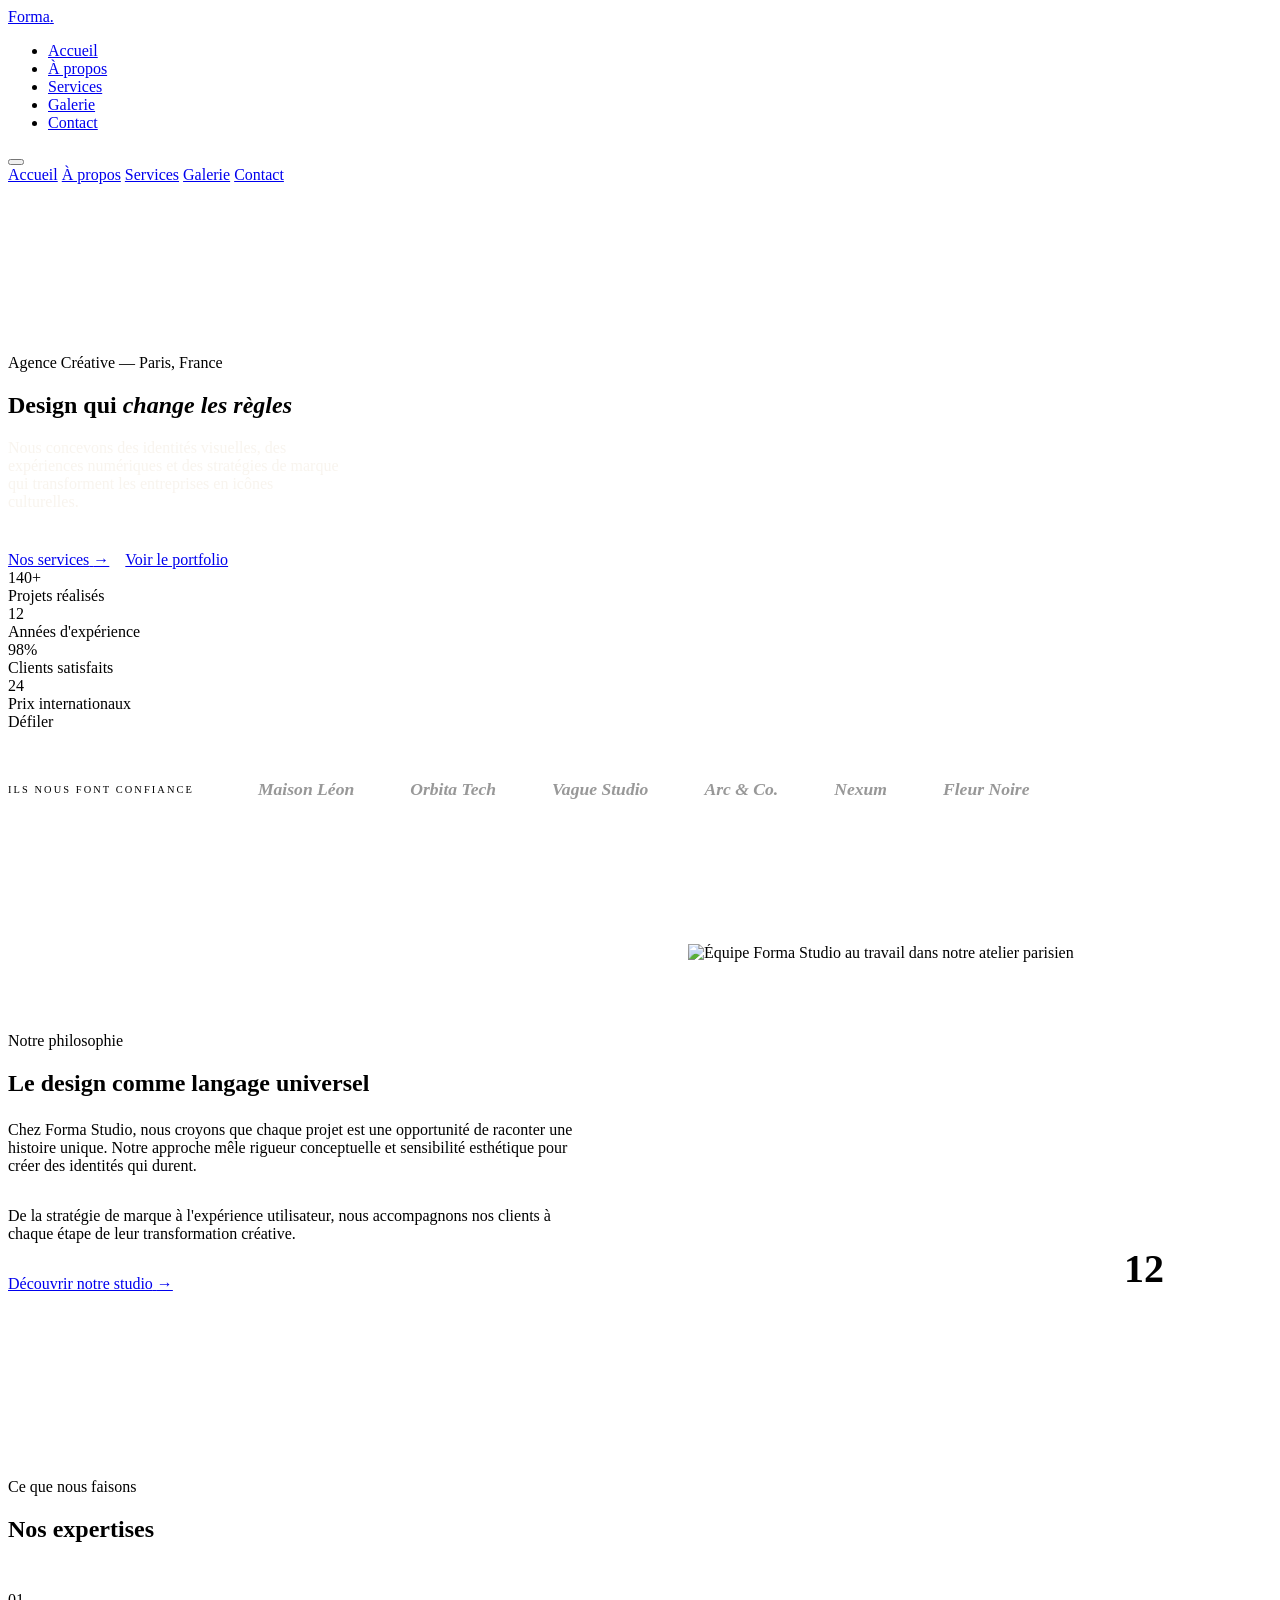
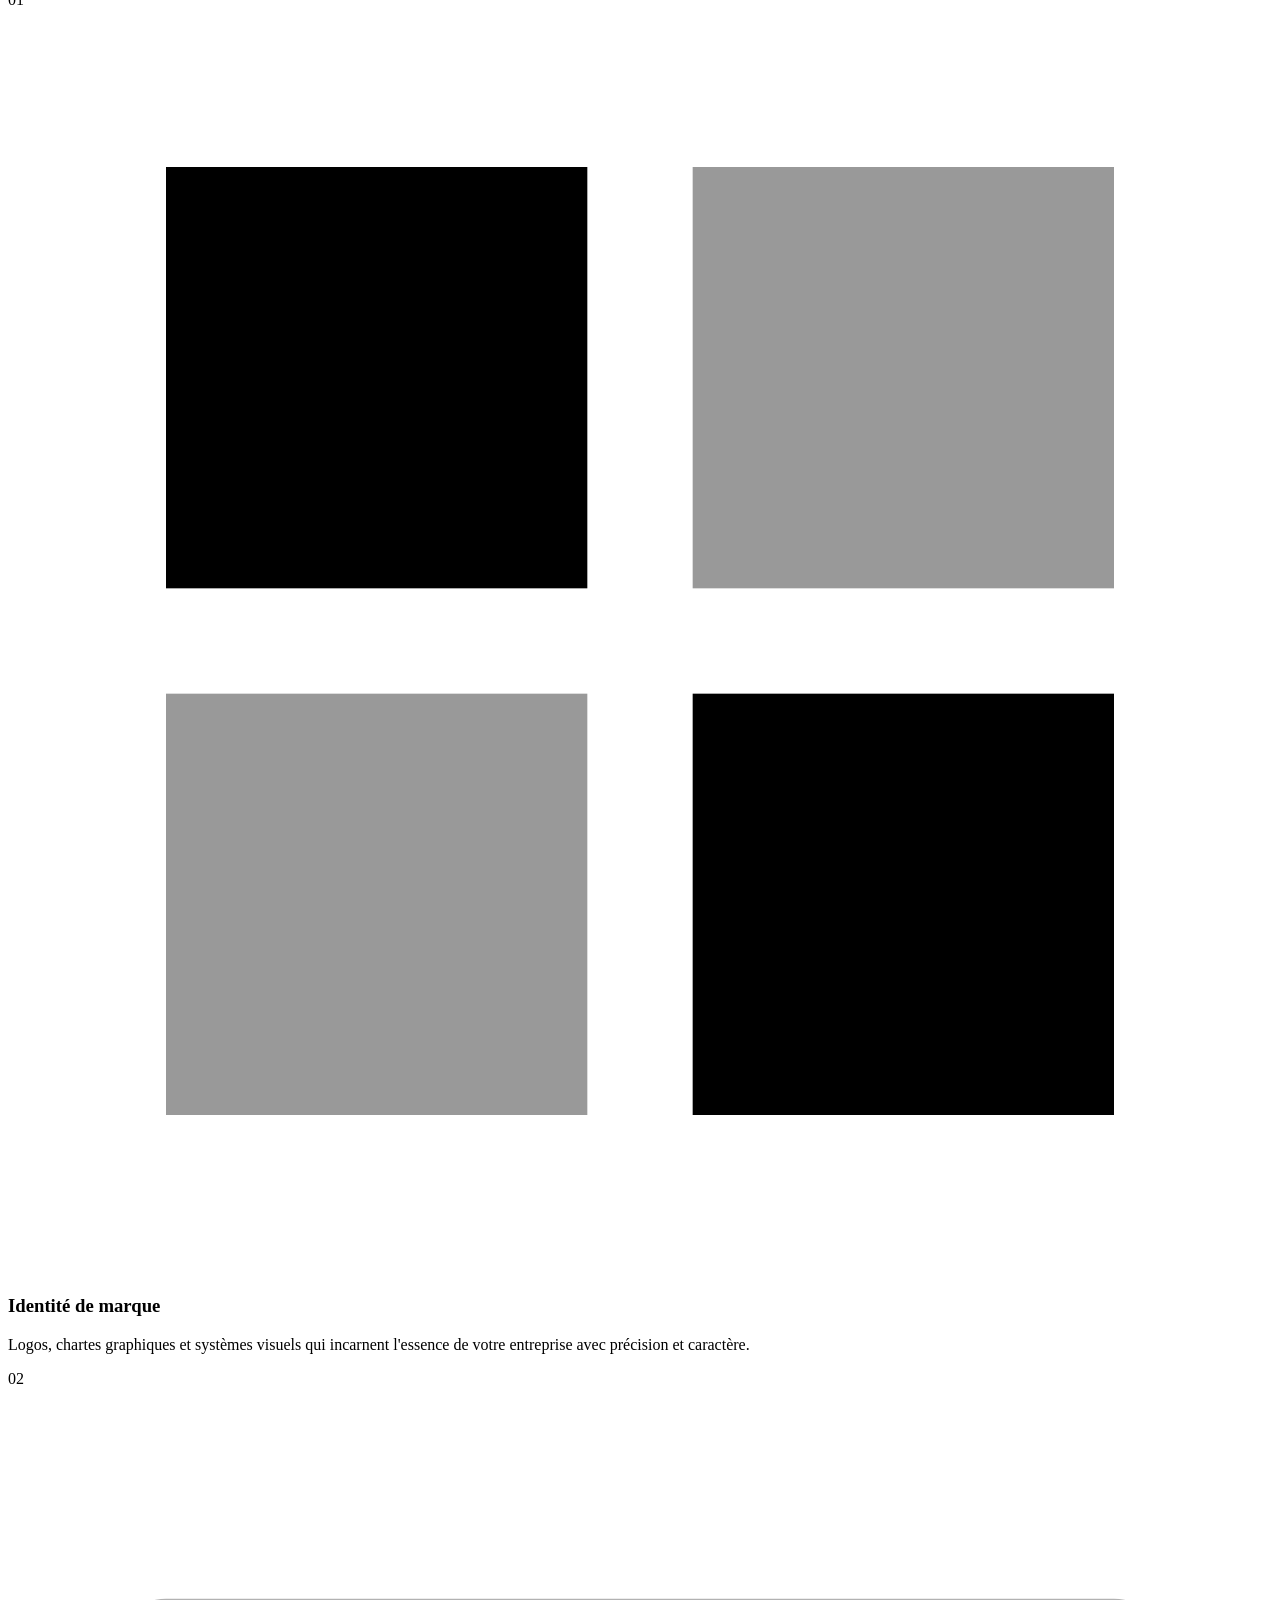
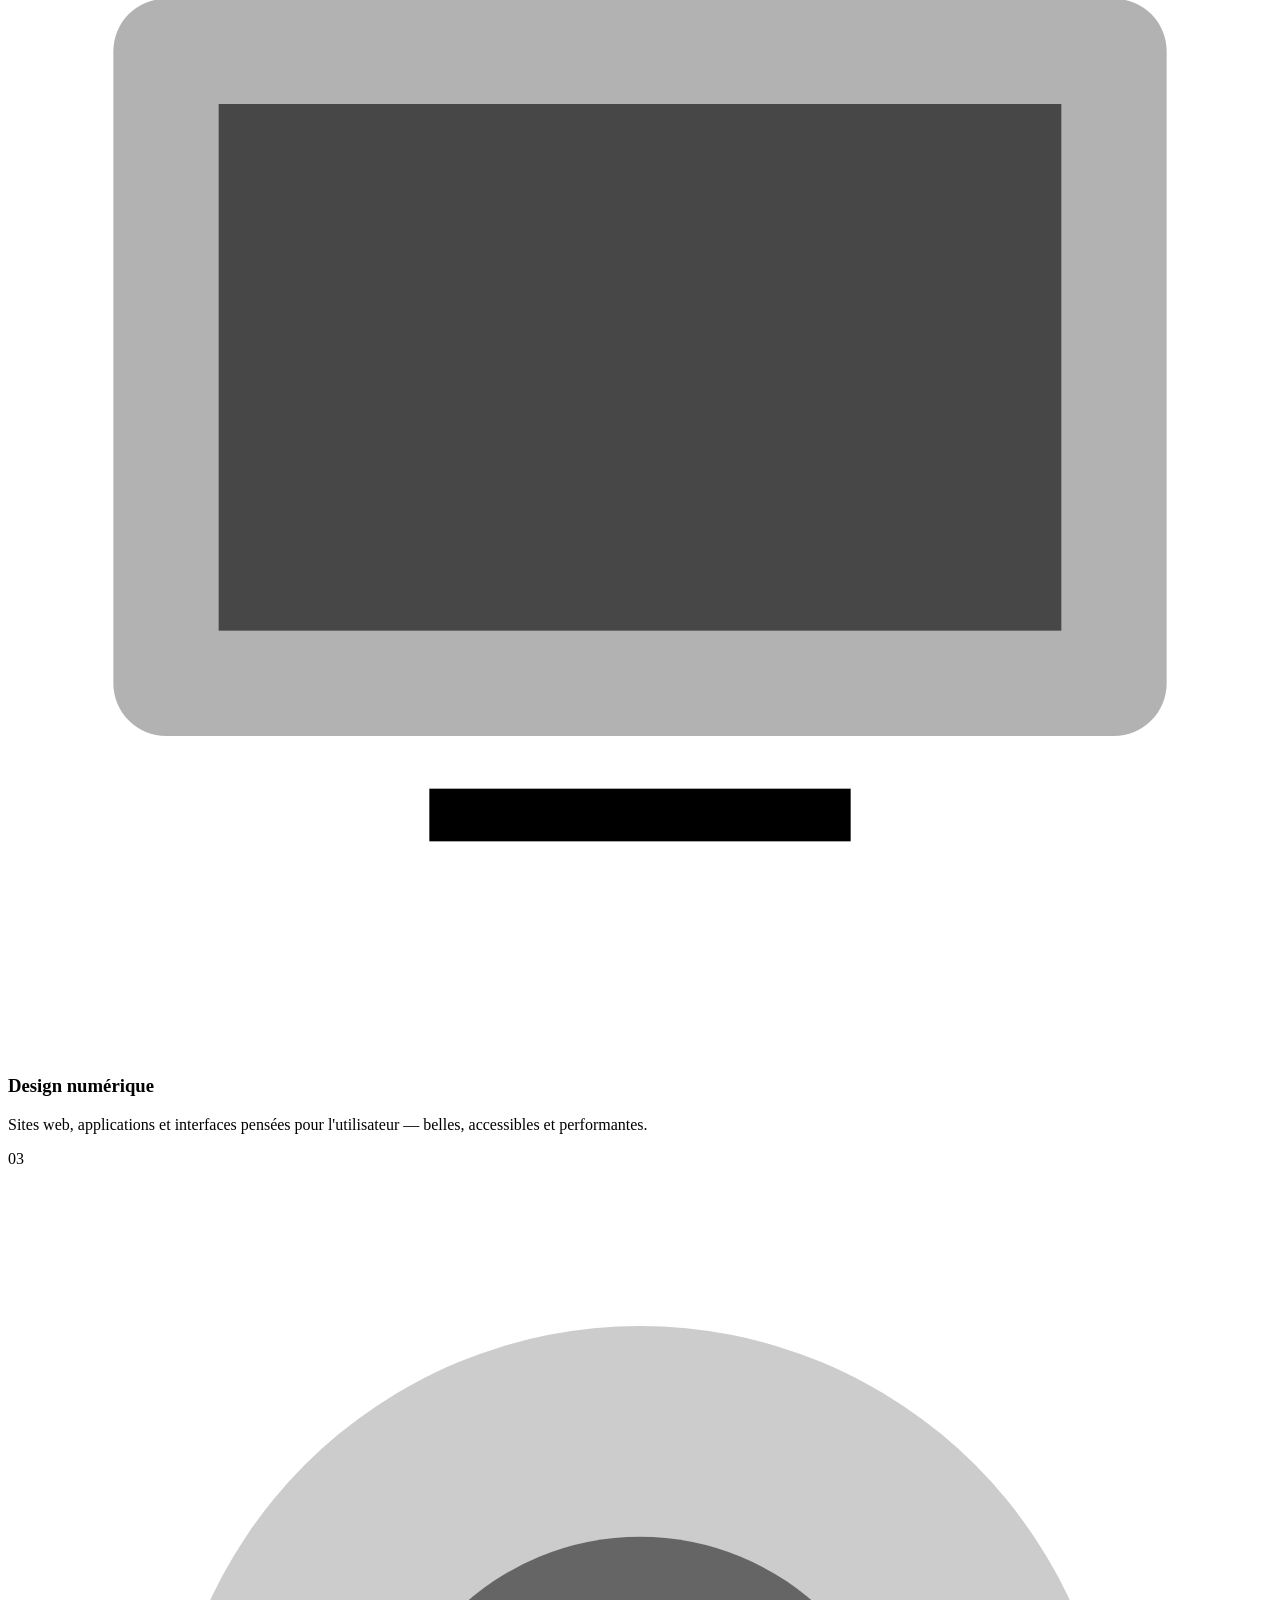
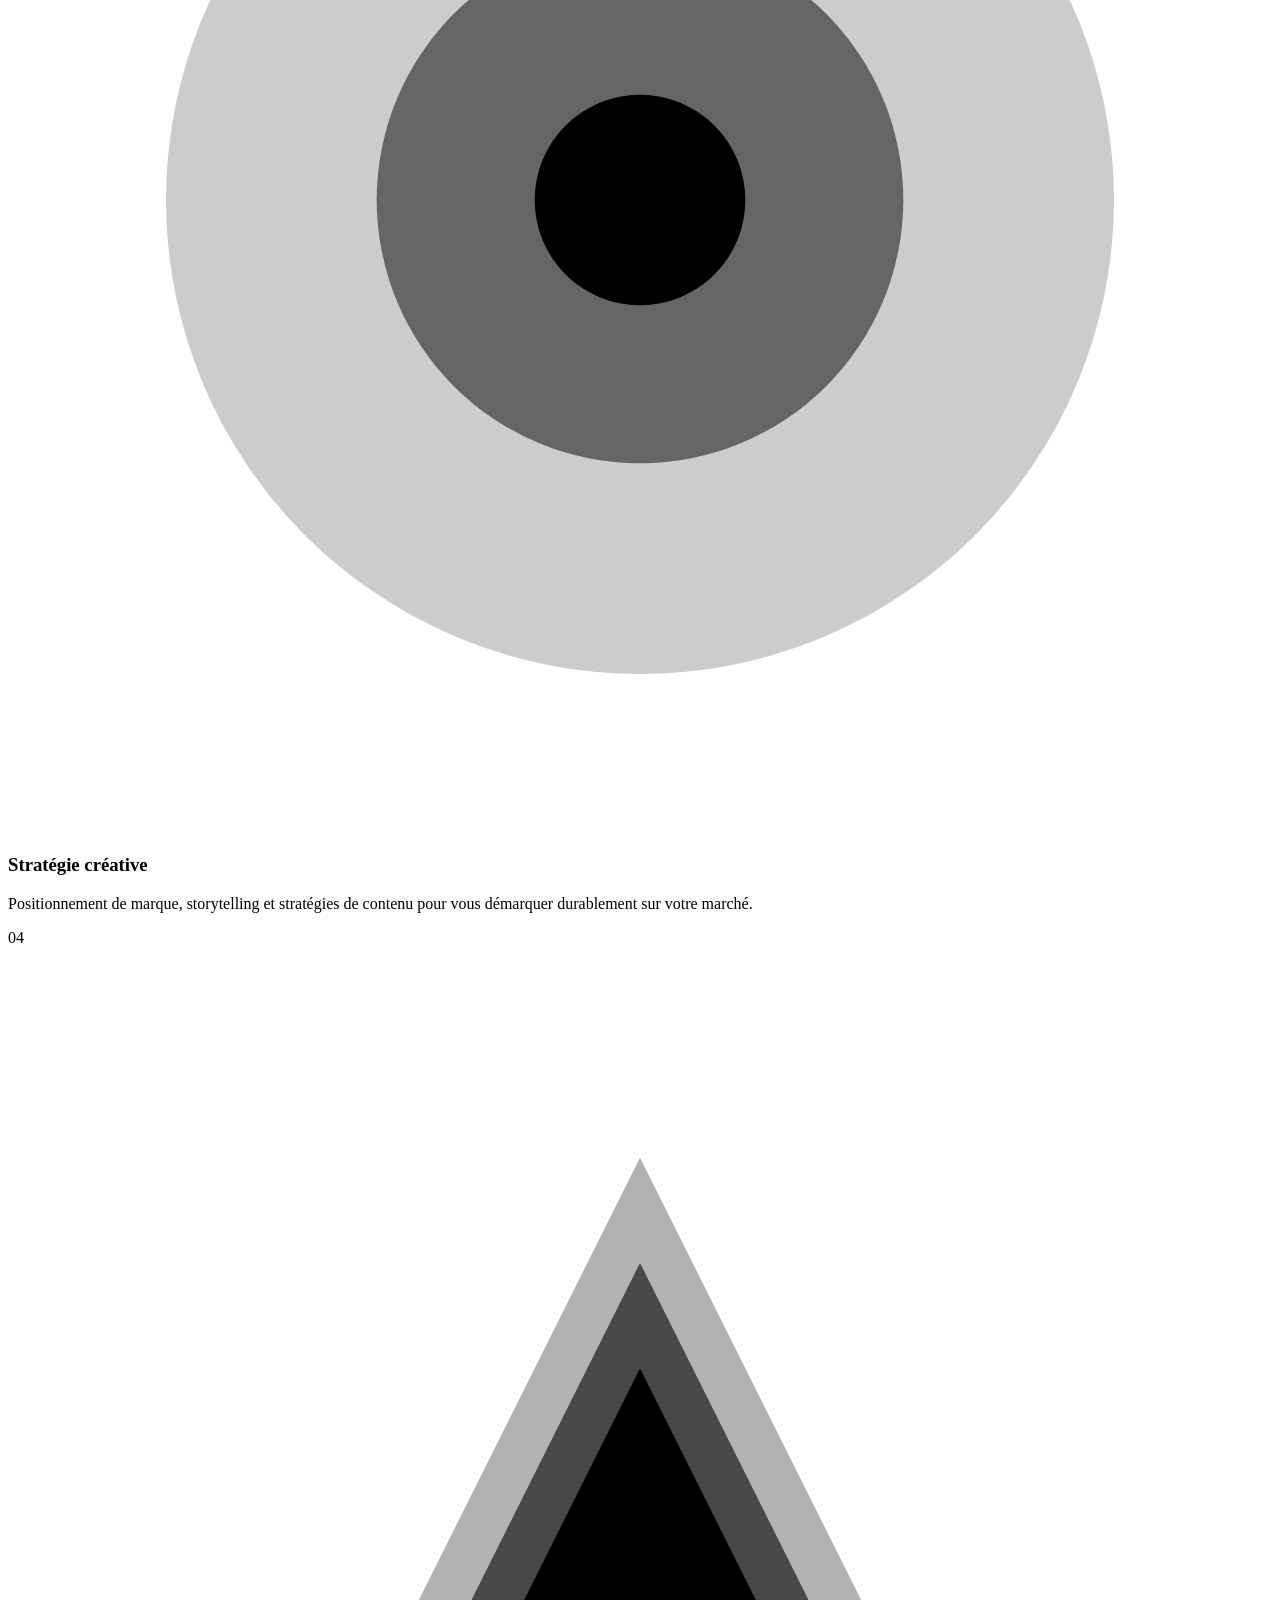
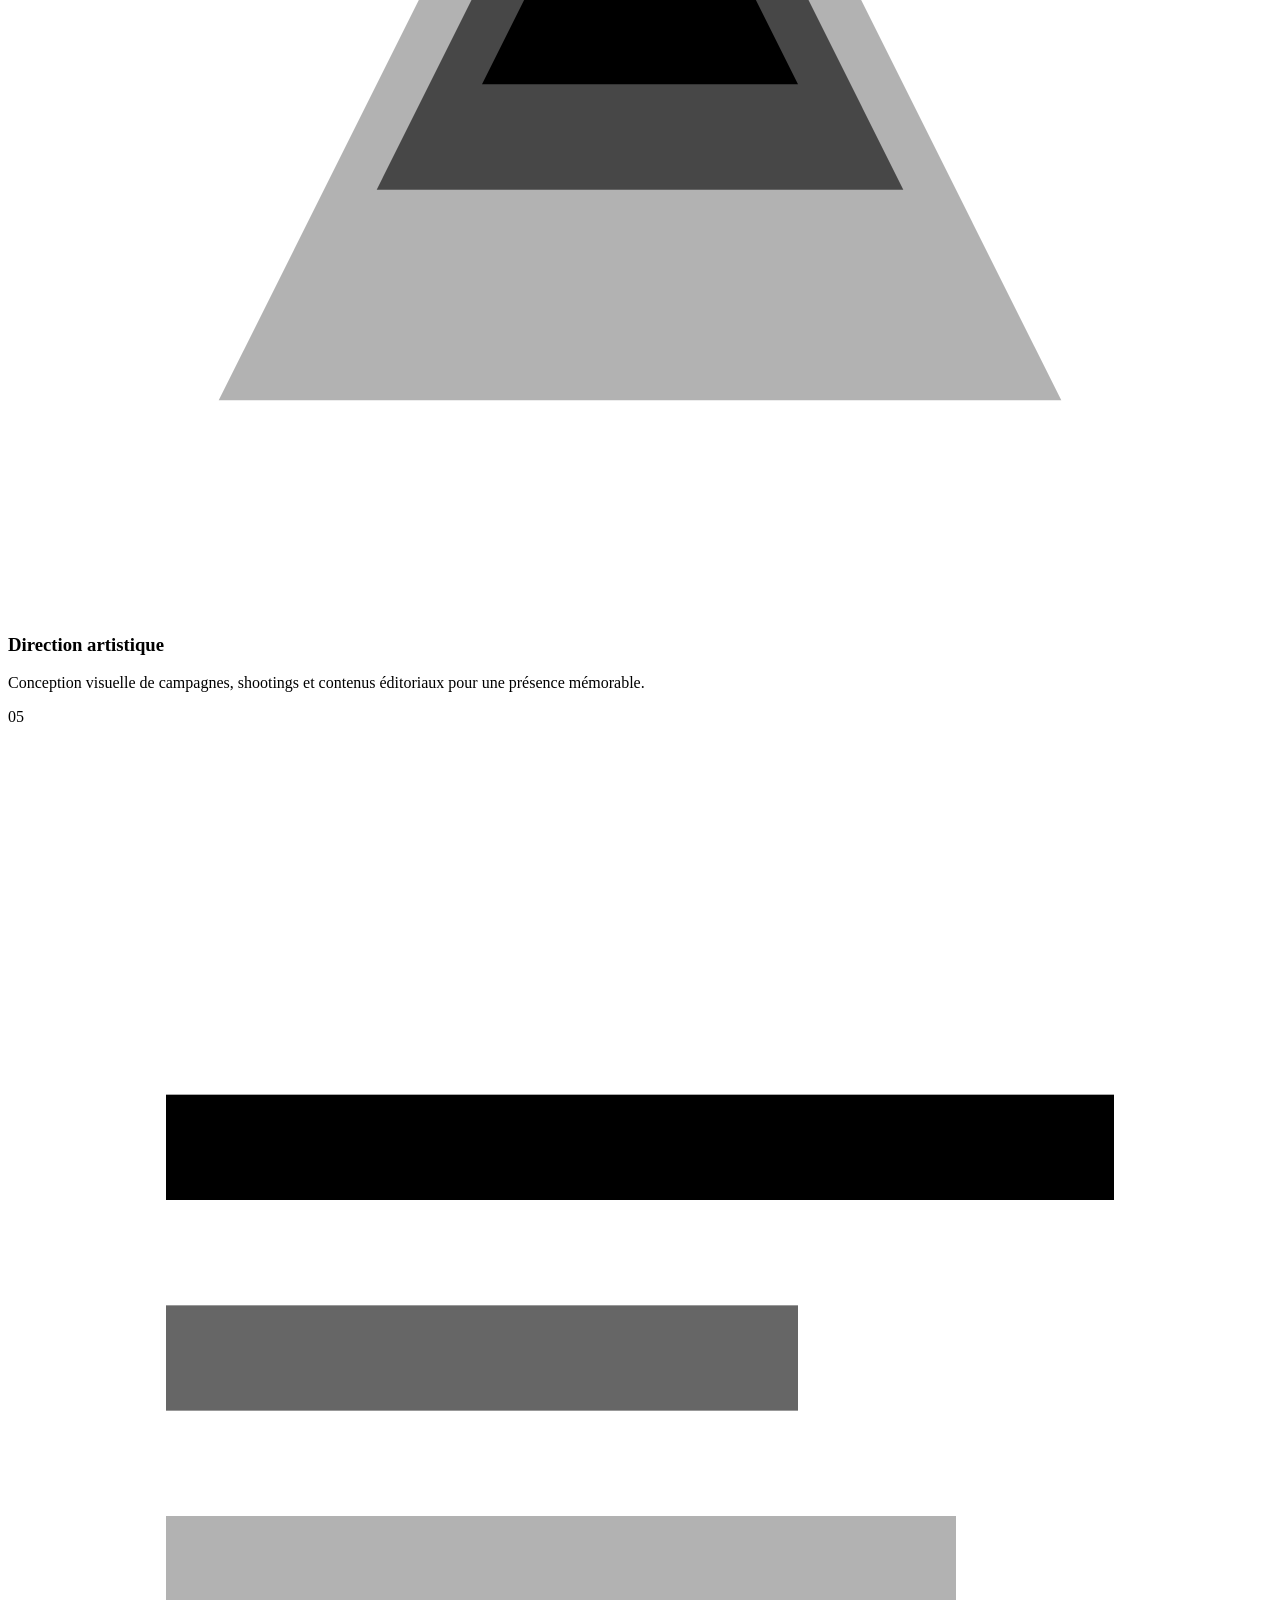
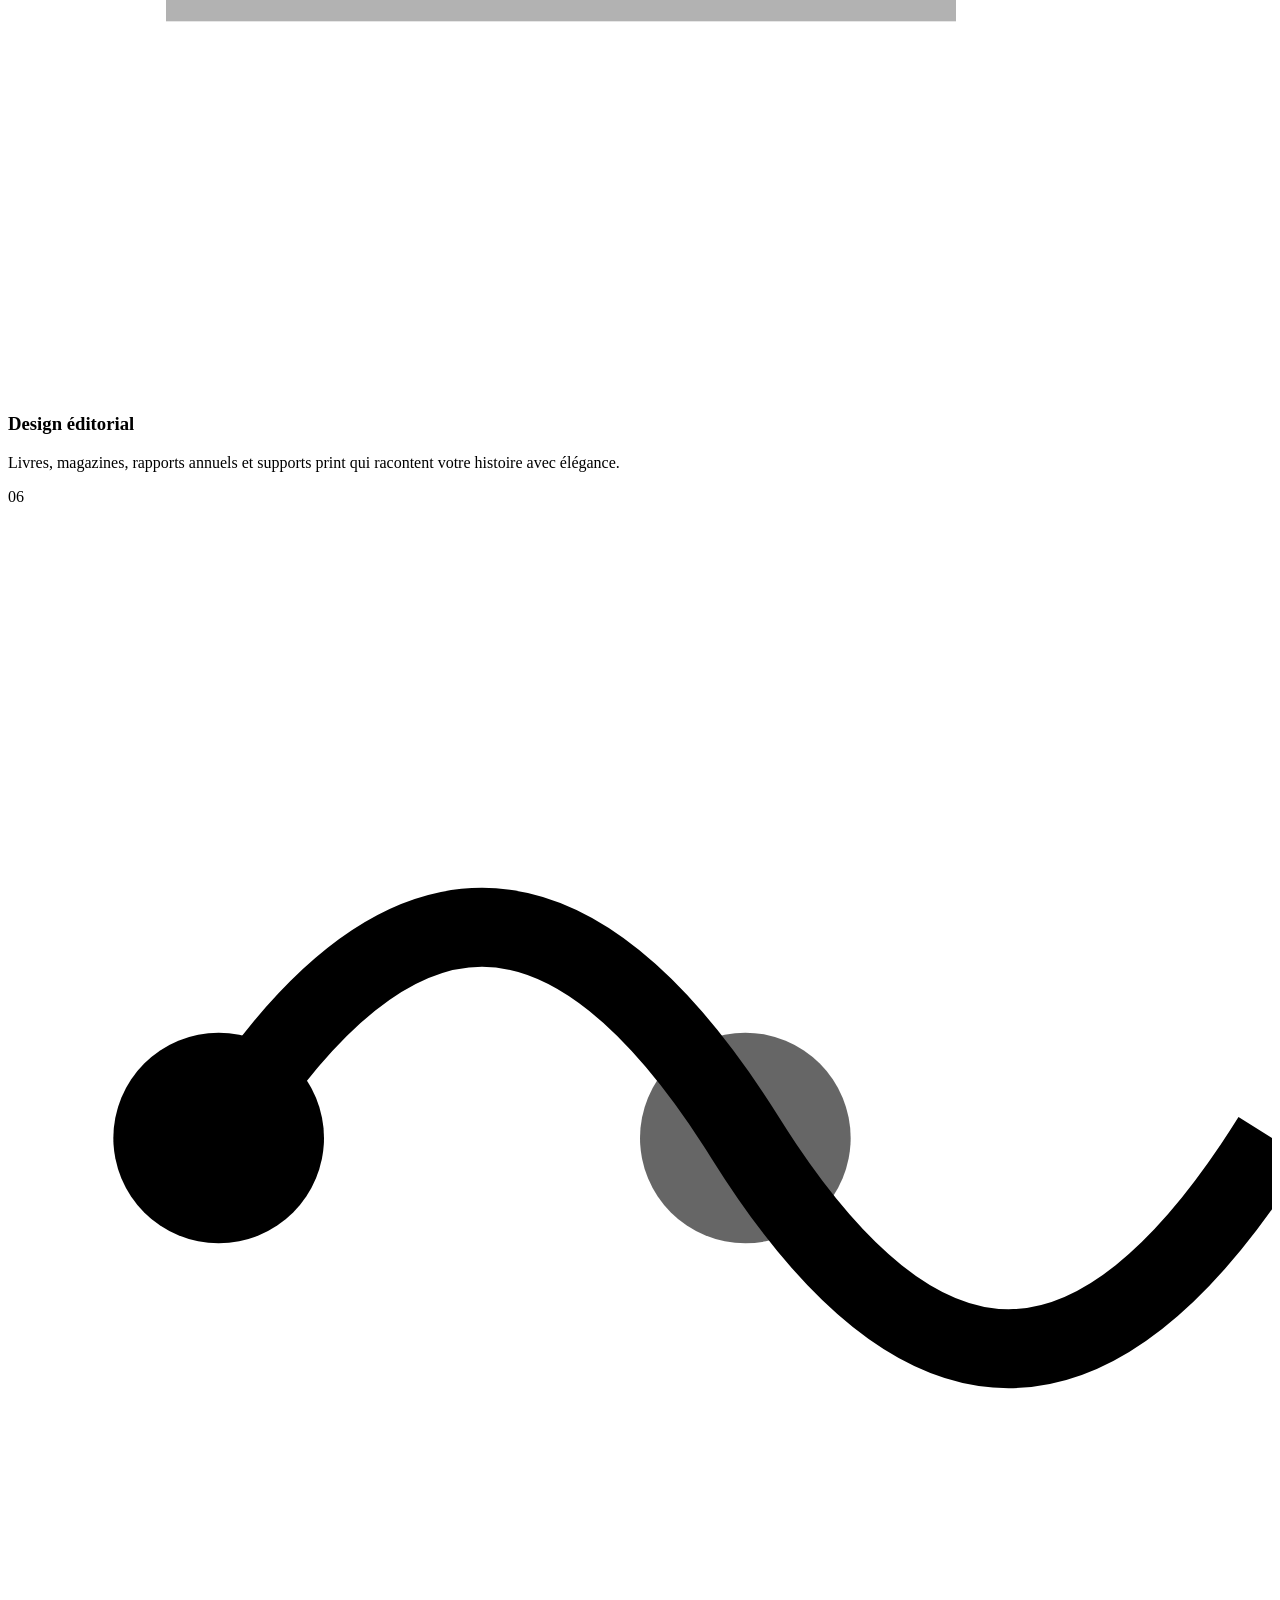
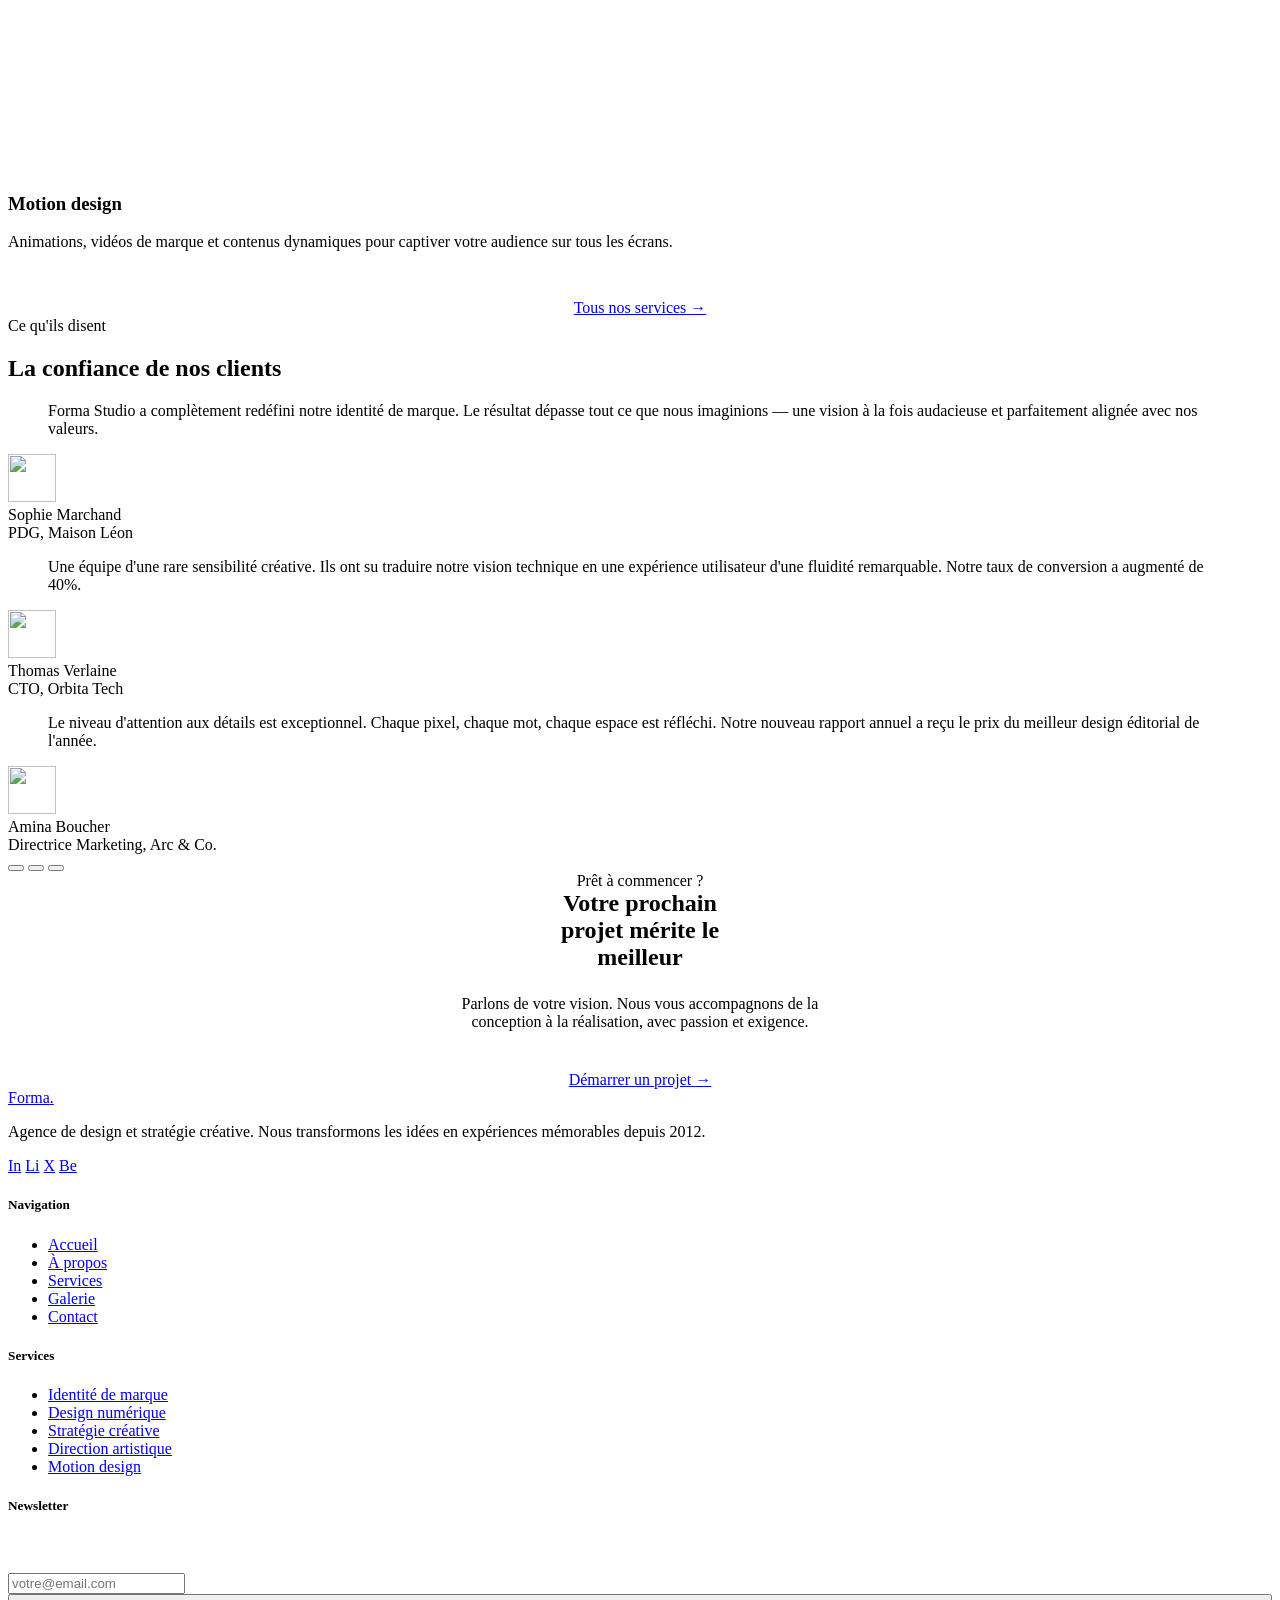
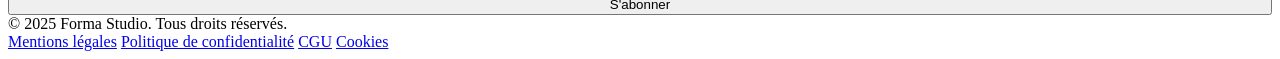
==== tp3/index.html @ 48542566 "Add files via upload" ====
<!DOCTYPE html>
<html lang="fr">
<head>
  <meta charset="UTF-8">
  <meta name="viewport" content="width=device-width, initial-scale=1.0">
  <title>Forma Studio — Design & Stratégie Créative</title>
  <meta name="description" content="Forma Studio est une agence de design et stratégie créative basée à Paris. Nous transformons vos idées en expériences mémorables.">
  <meta name="keywords" content="agence design, stratégie créative, branding, identité visuelle, Paris">
  <meta name="author" content="Forma Studio">
  <meta name="robots" content="index, follow">

  <!-- Open Graph -->
  <meta property="og:type" content="website">
  <meta property="og:url" content="https://www.formastudio.fr/">
  <meta property="og:title" content="Forma Studio — Design & Stratégie Créative">
  <meta property="og:description" content="Agence de design et stratégie créative. Nous transformons vos idées en expériences mémorables.">
  <meta property="og:image" content="https://www.formastudio.fr/images/og-home.jpg">
  <meta property="og:locale" content="fr_FR">
  <meta property="og:site_name" content="Forma Studio">

  <!-- Twitter Card -->
  <meta name="twitter:card" content="summary_large_image">
  <meta name="twitter:site" content="@formastudio">
  <meta name="twitter:title" content="Forma Studio — Design & Stratégie Créative">
  <meta name="twitter:description" content="Agence de design et stratégie créative basée à Paris.">
  <meta name="twitter:image" content="https://www.formastudio.fr/images/og-home.jpg">

  <!-- Canonical -->
  <link rel="canonical" href="https://www.formastudio.fr/">

  <!-- Favicon -->
  <link rel="icon" type="image/svg+xml" href="data:image/svg+xml,<svg xmlns='http://www.w3.org/2000/svg' viewBox='0 0 32 32'><rect width='32' height='32' fill='%230d0d0d'/><text y='24' x='4' font-size='22' fill='%23c8410a' font-family='Georgia' font-style='italic' font-weight='900'>F</text></svg>">

  <link rel="stylesheet" href="css/style.css">

  <style>
    /* Page-specific: intro band */
    .intro-band {
      padding: 6rem 0;
      display: grid;
      grid-template-columns: 1fr 1fr;
      gap: 6rem;
      align-items: center;
    }
    .intro-text h2 { margin-bottom: 1.5rem; }
    .intro-text p { margin-bottom: 2rem; }
    .intro-visual {
      position: relative;
      aspect-ratio: 4/3;
      overflow: hidden;
    }
    .intro-visual img { width: 100%; height: 100%; object-fit: cover; }
    .intro-visual-badge {
      position: absolute;
      bottom: 2rem;
      right: -1rem;
      background: var(--accent);
      color: var(--paper);
      padding: 1.5rem;
      width: 140px;
    }
    .intro-visual-badge .big-num {
      font-family: var(--font-display);
      font-size: 2.5rem;
      font-weight: 900;
      line-height: 1;
    }
    .intro-visual-badge p {
      font-family: var(--font-cond);
      font-size: 0.65rem;
      letter-spacing: 0.1em;
      text-transform: uppercase;
      color: rgba(255,255,255,0.8);
      margin-top: 0.25rem;
    }

    /* Clients band */
    .clients-band {
      padding: 3rem 0;
      border-top: 1px solid var(--border);
      border-bottom: 1px solid var(--border);
    }
    .clients-inner {
      display: flex;
      align-items: center;
      gap: 4rem;
      overflow: hidden;
    }
    .clients-label {
      font-family: var(--font-cond);
      font-size: 0.65rem;
      letter-spacing: 0.2em;
      text-transform: uppercase;
      color: var(--mid);
      white-space: nowrap;
      flex-shrink: 0;
    }
    .clients-logos {
      display: flex;
      gap: 3.5rem;
      align-items: center;
      flex-wrap: wrap;
    }
    .client-logo {
      font-family: var(--font-display);
      font-size: 1.1rem;
      font-weight: 700;
      font-style: italic;
      color: var(--mid);
      opacity: 0.4;
      transition: opacity 0.2s;
      white-space: nowrap;
    }
    .client-logo:hover { opacity: 0.8; }

    @media (max-width: 768px) {
      .intro-band { grid-template-columns: 1fr; gap: 3rem; }
      .intro-visual-badge { right: 1rem; }
    }
  </style>
</head>
<body>

  <!-- ═══ NAVBAR ═══ -->
  <nav class="navbar" role="navigation" aria-label="Navigation principale">
    <div class="container nav-inner">
      <a href="index.html" class="nav-logo" aria-label="Forma Studio — Accueil">
        Forma<span>.</span>
      </a>
      <ul class="nav-links" role="list">
        <li><a href="index.html" class="nav-link">Accueil</a></li>
        <li><a href="pages/about.html" class="nav-link">À propos</a></li>
        <li><a href="pages/services.html" class="nav-link">Services</a></li>
        <li><a href="pages/gallery.html" class="nav-link">Galerie</a></li>
        <li><a href="pages/contact.html" class="nav-link nav-cta">
          <span class="btn btn-primary"><span>Contact</span></span>
        </a></li>
      </ul>
      <button class="hamburger" aria-label="Menu" aria-expanded="false">
        <span></span><span></span><span></span>
      </button>
    </div>
  </nav>

  <!-- ═══ MOBILE NAV ═══ -->
  <nav class="mobile-nav" aria-label="Navigation mobile">
    <a href="index.html">Accueil</a>
    <a href="pages/about.html">À propos</a>
    <a href="pages/services.html">Services</a>
    <a href="pages/gallery.html">Galerie</a>
    <a href="pages/contact.html">Contact</a>
  </nav>

  <main>
    <!-- ═══ HERO ═══ -->
    <section class="hero" aria-labelledby="hero-title">
      <!-- Vidéo de présentation autoplay, muted, loop -->
      <video
        class="hero-video"
        autoplay
        muted
        loop
        playsinline
        preload="metadata"
        aria-hidden="true"
      >
        <source src="https://storage.googleapis.com/gtv-videos-bucket/sample/BigBuckBunny.mp4" type="video/mp4">
      </video>
      <div class="hero-overlay" aria-hidden="true"></div>

      <div class="container">
        <div class="hero-content">
          <p class="hero-eyebrow">Agence Créative — Paris, France</p>
          <h1 id="hero-title">
            Design qui
            <em>change les règles</em>
          </h1>
          <p class="lead" style="color:rgba(245,240,232,0.75); max-width:42ch; margin-bottom:2.5rem;">
            Nous concevons des identités visuelles, des expériences numériques et des stratégies de marque qui transforment les entreprises en icônes culturelles.
          </p>
          <div style="display:flex; gap:1rem; flex-wrap:wrap;">
            <a href="pages/services.html" class="btn btn-primary">
              <span>Nos services</span>
              <span class="btn-arrow">→</span>
            </a>
            <a href="pages/gallery.html" class="btn btn-ghost">
              <span>Voir le portfolio</span>
            </a>
          </div>

          <div class="hero-meta">
            <div class="hero-stat">
              <div class="num">140+</div>
              <div class="desc">Projets réalisés</div>
            </div>
            <div class="hero-stat">
              <div class="num">12</div>
              <div class="desc">Années d'expérience</div>
            </div>
            <div class="hero-stat">
              <div class="num">98%</div>
              <div class="desc">Clients satisfaits</div>
            </div>
            <div class="hero-stat">
              <div class="num">24</div>
              <div class="desc">Prix internationaux</div>
            </div>
          </div>
        </div>
      </div>

      <div class="hero-scroll" aria-hidden="true">Défiler</div>
    </section>

    <!-- ═══ CLIENTS ═══ -->
    <section class="clients-band" aria-label="Nos clients">
      <div class="container clients-inner">
        <span class="clients-label">Ils nous font confiance</span>
        <div class="clients-logos">
          <span class="client-logo">Maison Léon</span>
          <span class="client-logo">Orbita Tech</span>
          <span class="client-logo">Vague Studio</span>
          <span class="client-logo">Arc & Co.</span>
          <span class="client-logo">Nexum</span>
          <span class="client-logo">Fleur Noire</span>
        </div>
      </div>
    </section>

    <!-- ═══ INTRO ═══ -->
    <section class="section" aria-labelledby="intro-title">
      <div class="container">
        <div class="intro-band">
          <div class="intro-text reveal">
            <div class="section-tag"><span>Notre philosophie</span></div>
            <h2 id="intro-title">Le design comme langage universel</h2>
            <p>Chez Forma Studio, nous croyons que chaque projet est une opportunité de raconter une histoire unique. Notre approche mêle rigueur conceptuelle et sensibilité esthétique pour créer des identités qui durent.</p>
            <p>De la stratégie de marque à l'expérience utilisateur, nous accompagnons nos clients à chaque étape de leur transformation créative.</p>
            <a href="pages/about.html" class="btn" style="margin-top:1rem;">
              <span>Découvrir notre studio</span>
              <span class="btn-arrow">→</span>
            </a>
          </div>
          <div class="intro-visual reveal reveal-delay-2">
            <picture>
              <source
                media="(max-width: 480px)"
                srcset="https://images.unsplash.com/photo-1558618666-fcd25c85cd64?w=480&q=80 480w"
                sizes="100vw"
              >
              <source
                media="(max-width: 1024px)"
                srcset="https://images.unsplash.com/photo-1558618666-fcd25c85cd64?w=800&q=80 800w"
                sizes="50vw"
              >
              <img
                src="https://images.unsplash.com/photo-1558618666-fcd25c85cd64?w=1200&q=80"
                srcset="
                  https://images.unsplash.com/photo-1558618666-fcd25c85cd64?w=600&q=80 600w,
                  https://images.unsplash.com/photo-1558618666-fcd25c85cd64?w=900&q=80 900w,
                  https://images.unsplash.com/photo-1558618666-fcd25c85cd64?w=1200&q=80 1200w
                "
                sizes="(max-width: 768px) 100vw, 50vw"
                alt="Équipe Forma Studio au travail dans notre atelier parisien"
                loading="lazy"
                width="1200"
                height="900"
              >
            </picture>
            <div class="intro-visual-badge">
              <div class="big-num">12</div>
              <p>Ans d'excellence créative</p>
            </div>
          </div>
        </div>
      </div>
    </section>

    <!-- ═══ SERVICES ═══ -->
    <section class="section" style="padding-top:0;" aria-labelledby="services-title">
      <div class="container">
        <div class="reveal" style="margin-bottom:3rem;">
          <div class="section-tag"><span>Ce que nous faisons</span></div>
          <h2 id="services-title">Nos expertises</h2>
        </div>
        <div class="services-grid" role="list">
          <article class="service-card reveal" role="listitem">
            <div class="service-num">01</div>
            <svg class="service-icon" viewBox="0 0 48 48" fill="none" xmlns="http://www.w3.org/2000/svg" aria-hidden="true">
              <rect x="6" y="6" width="16" height="16" fill="currentColor"/>
              <rect x="26" y="6" width="16" height="16" fill="currentColor" opacity=".4"/>
              <rect x="6" y="26" width="16" height="16" fill="currentColor" opacity=".4"/>
              <rect x="26" y="26" width="16" height="16" fill="currentColor"/>
            </svg>
            <h3>Identité de marque</h3>
            <p>Logos, chartes graphiques et systèmes visuels qui incarnent l'essence de votre entreprise avec précision et caractère.</p>
          </article>
          <article class="service-card reveal reveal-delay-1" role="listitem">
            <div class="service-num">02</div>
            <svg class="service-icon" viewBox="0 0 48 48" fill="none" xmlns="http://www.w3.org/2000/svg" aria-hidden="true">
              <rect x="4" y="8" width="40" height="28" rx="2" fill="currentColor" opacity=".3"/>
              <rect x="8" y="12" width="32" height="20" fill="currentColor" opacity=".6"/>
              <rect x="16" y="38" width="16" height="2" fill="currentColor"/>
            </svg>
            <h3>Design numérique</h3>
            <p>Sites web, applications et interfaces pensées pour l'utilisateur — belles, accessibles et performantes.</p>
          </article>
          <article class="service-card reveal reveal-delay-2" role="listitem">
            <div class="service-num">03</div>
            <svg class="service-icon" viewBox="0 0 48 48" fill="none" xmlns="http://www.w3.org/2000/svg" aria-hidden="true">
              <circle cx="24" cy="24" r="18" fill="currentColor" opacity=".2"/>
              <circle cx="24" cy="24" r="10" fill="currentColor" opacity=".5"/>
              <circle cx="24" cy="24" r="4" fill="currentColor"/>
            </svg>
            <h3>Stratégie créative</h3>
            <p>Positionnement de marque, storytelling et stratégies de contenu pour vous démarquer durablement sur votre marché.</p>
          </article>
          <article class="service-card reveal" role="listitem">
            <div class="service-num">04</div>
            <svg class="service-icon" viewBox="0 0 48 48" fill="none" xmlns="http://www.w3.org/2000/svg" aria-hidden="true">
              <path d="M8 40 L24 8 L40 40Z" fill="currentColor" opacity=".3"/>
              <path d="M14 32 L24 12 L34 32Z" fill="currentColor" opacity=".6"/>
              <path d="M18 28 L24 16 L30 28Z" fill="currentColor"/>
            </svg>
            <h3>Direction artistique</h3>
            <p>Conception visuelle de campagnes, shootings et contenus éditoriaux pour une présence mémorable.</p>
          </article>
          <article class="service-card reveal reveal-delay-1" role="listitem">
            <div class="service-num">05</div>
            <svg class="service-icon" viewBox="0 0 48 48" fill="none" xmlns="http://www.w3.org/2000/svg" aria-hidden="true">
              <rect x="6" y="14" width="36" height="4" fill="currentColor"/>
              <rect x="6" y="22" width="24" height="4" fill="currentColor" opacity=".6"/>
              <rect x="6" y="30" width="30" height="4" fill="currentColor" opacity=".3"/>
            </svg>
            <h3>Design éditorial</h3>
            <p>Livres, magazines, rapports annuels et supports print qui racontent votre histoire avec élégance.</p>
          </article>
          <article class="service-card reveal reveal-delay-2" role="listitem">
            <div class="service-num">06</div>
            <svg class="service-icon" viewBox="0 0 48 48" fill="none" xmlns="http://www.w3.org/2000/svg" aria-hidden="true">
              <path d="M8 24 Q18 8 28 24 Q38 40 48 24" stroke="currentColor" stroke-width="3" fill="none"/>
              <circle cx="8" cy="24" r="4" fill="currentColor"/>
              <circle cx="28" cy="24" r="4" fill="currentColor" opacity=".6"/>
            </svg>
            <h3>Motion design</h3>
            <p>Animations, vidéos de marque et contenus dynamiques pour captiver votre audience sur tous les écrans.</p>
          </article>
        </div>
        <div style="text-align:center; margin-top:3rem;" class="reveal">
          <a href="pages/services.html" class="btn">
            <span>Tous nos services</span>
            <span class="btn-arrow">→</span>
          </a>
        </div>
      </div>
    </section>

    <!-- ═══ TESTIMONIALS ═══ -->
    <section class="testimonials" aria-labelledby="testi-title">
      <div class="container">
        <div class="reveal">
          <div class="section-tag"><span>Ce qu'ils disent</span></div>
          <h2 id="testi-title">La confiance de nos clients</h2>
        </div>
        <div class="testi-slider reveal reveal-delay-2" role="region" aria-label="Témoignages clients">
          <div class="testi-track">

            <div class="testi-card" role="article">
              <blockquote>
                <p class="testi-quote">Forma Studio a complètement redéfini notre identité de marque. Le résultat dépasse tout ce que nous imaginions — une vision à la fois audacieuse et parfaitement alignée avec nos valeurs.</p>
              </blockquote>
              <div class="testi-author">
                <div class="testi-avatar" aria-hidden="true">
                  <img src="https://i.pravatar.cc/96?img=11" alt="" width="48" height="48" loading="lazy">
                </div>
                <div>
                  <div class="testi-name">Sophie Marchand</div>
                  <div class="testi-role">PDG, Maison Léon</div>
                </div>
              </div>
            </div>

            <div class="testi-card" role="article">
              <blockquote>
                <p class="testi-quote">Une équipe d'une rare sensibilité créative. Ils ont su traduire notre vision technique en une expérience utilisateur d'une fluidité remarquable. Notre taux de conversion a augmenté de 40%.</p>
              </blockquote>
              <div class="testi-author">
                <div class="testi-avatar" aria-hidden="true">
                  <img src="https://i.pravatar.cc/96?img=32" alt="" width="48" height="48" loading="lazy">
                </div>
                <div>
                  <div class="testi-name">Thomas Verlaine</div>
                  <div class="testi-role">CTO, Orbita Tech</div>
                </div>
              </div>
            </div>

            <div class="testi-card" role="article">
              <blockquote>
                <p class="testi-quote">Le niveau d'attention aux détails est exceptionnel. Chaque pixel, chaque mot, chaque espace est réfléchi. Notre nouveau rapport annuel a reçu le prix du meilleur design éditorial de l'année.</p>
              </blockquote>
              <div class="testi-author">
                <div class="testi-avatar" aria-hidden="true">
                  <img src="https://i.pravatar.cc/96?img=47" alt="" width="48" height="48" loading="lazy">
                </div>
                <div>
                  <div class="testi-name">Amina Boucher</div>
                  <div class="testi-role">Directrice Marketing, Arc & Co.</div>
                </div>
              </div>
            </div>

          </div>
          <div class="testi-nav" role="tablist" aria-label="Navigation témoignages">
            <button class="testi-dot active" role="tab" aria-selected="true" aria-label="Témoignage 1"></button>
            <button class="testi-dot" role="tab" aria-selected="false" aria-label="Témoignage 2"></button>
            <button class="testi-dot" role="tab" aria-selected="false" aria-label="Témoignage 3"></button>
          </div>
        </div>
      </div>
    </section>

    <!-- ═══ CTA BAND ═══ -->
    <section class="section" style="background:var(--cream);" aria-labelledby="cta-title">
      <div class="container" style="text-align:center;">
        <div class="reveal">
          <div class="section-tag" style="justify-content:center;"><span>Prêt à commencer ?</span></div>
          <h2 id="cta-title" style="max-width:18ch; margin:0 auto 1.5rem;">Votre prochain projet mérite le meilleur</h2>
          <p style="max-width:50ch; margin:0 auto 2.5rem;">Parlons de votre vision. Nous vous accompagnons de la conception à la réalisation, avec passion et exigence.</p>
          <a href="pages/contact.html" class="btn btn-primary">
            <span>Démarrer un projet</span>
            <span class="btn-arrow">→</span>
          </a>
        </div>
      </div>
    </section>
  </main>

  <!-- ═══ FOOTER ═══ -->
  <footer class="footer" role="contentinfo">
    <div class="container">
      <div class="footer-grid">
        <div class="footer-brand">
          <a href="index.html" class="nav-logo">Forma<span>.</span></a>
          <p>Agence de design et stratégie créative. Nous transformons les idées en expériences mémorables depuis 2012.</p>
          <div class="footer-social" aria-label="Réseaux sociaux">
            <a href="#" aria-label="Instagram">In</a>
            <a href="#" aria-label="LinkedIn">Li</a>
            <a href="#" aria-label="Twitter/X">X</a>
            <a href="#" aria-label="Behance">Be</a>
          </div>
        </div>
        <nav class="footer-col" aria-label="Plan du site">
          <h5>Navigation</h5>
          <ul role="list">
            <li><a href="index.html">Accueil</a></li>
            <li><a href="pages/about.html">À propos</a></li>
            <li><a href="pages/services.html">Services</a></li>
            <li><a href="pages/gallery.html">Galerie</a></li>
            <li><a href="pages/contact.html">Contact</a></li>
          </ul>
        </nav>
        <nav class="footer-col" aria-label="Services">
          <h5>Services</h5>
          <ul role="list">
            <li><a href="pages/services.html">Identité de marque</a></li>
            <li><a href="pages/services.html">Design numérique</a></li>
            <li><a href="pages/services.html">Stratégie créative</a></li>
            <li><a href="pages/services.html">Direction artistique</a></li>
            <li><a href="pages/services.html">Motion design</a></li>
          </ul>
        </nav>
        <div class="footer-col footer-newsletter">
          <h5>Newsletter</h5>
          <p style="font-size:0.8rem; color:rgba(255,255,255,0.4); margin-bottom:1rem; line-height:1.6;">Inspirations créatives et actualités du studio, chaque mois.</p>
          <input type="email" placeholder="votre@email.com" aria-label="Adresse email newsletter">
          <button class="btn btn-ghost" style="width:100%; justify-content:center;">
            <span>S'abonner</span>
          </button>
        </div>
      </div>
      <div class="footer-bottom">
        <span>© 2025 Forma Studio. Tous droits réservés.</span>
        <nav class="footer-legal" aria-label="Mentions légales">
          <a href="#">Mentions légales</a>
          <a href="#">Politique de confidentialité</a>
          <a href="#">CGU</a>
          <a href="#">Cookies</a>
        </nav>
      </div>
    </div>
  </footer>

  <script src="js/main.js"></script>
</body>
</html>
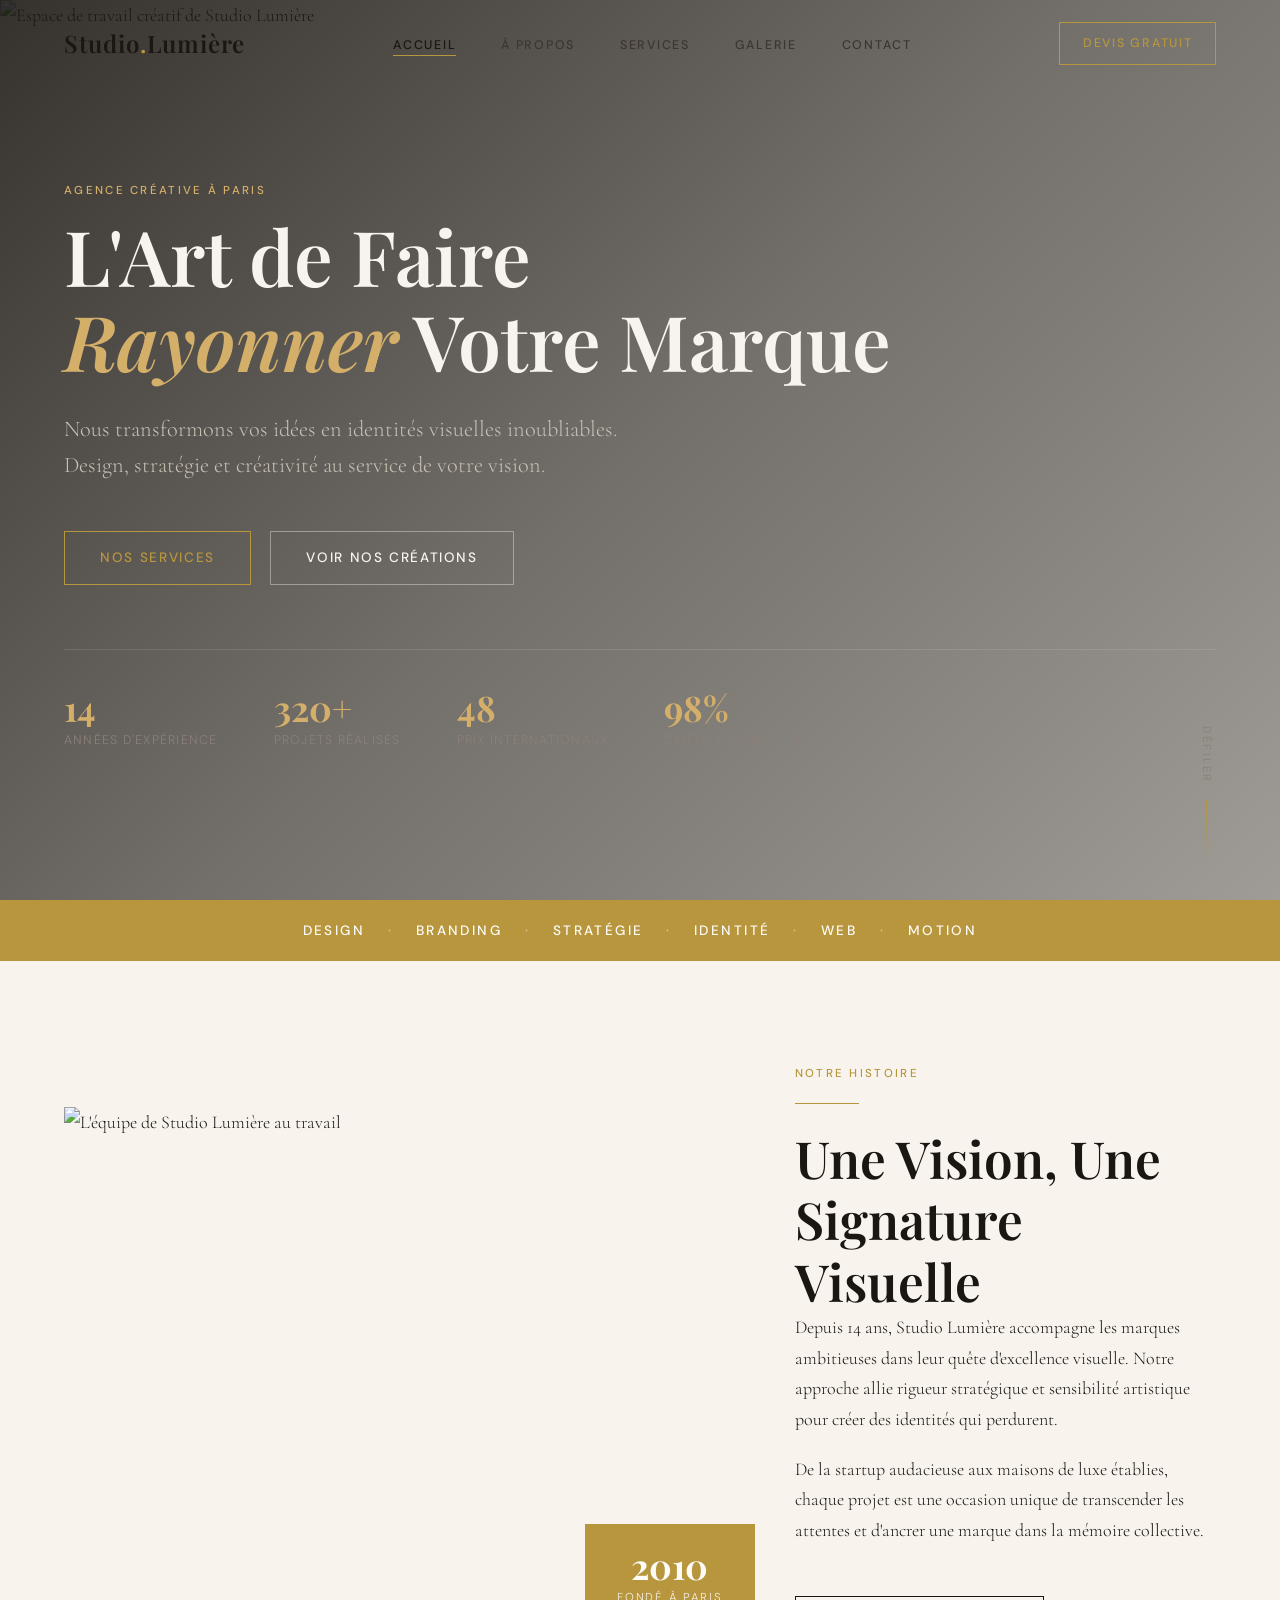
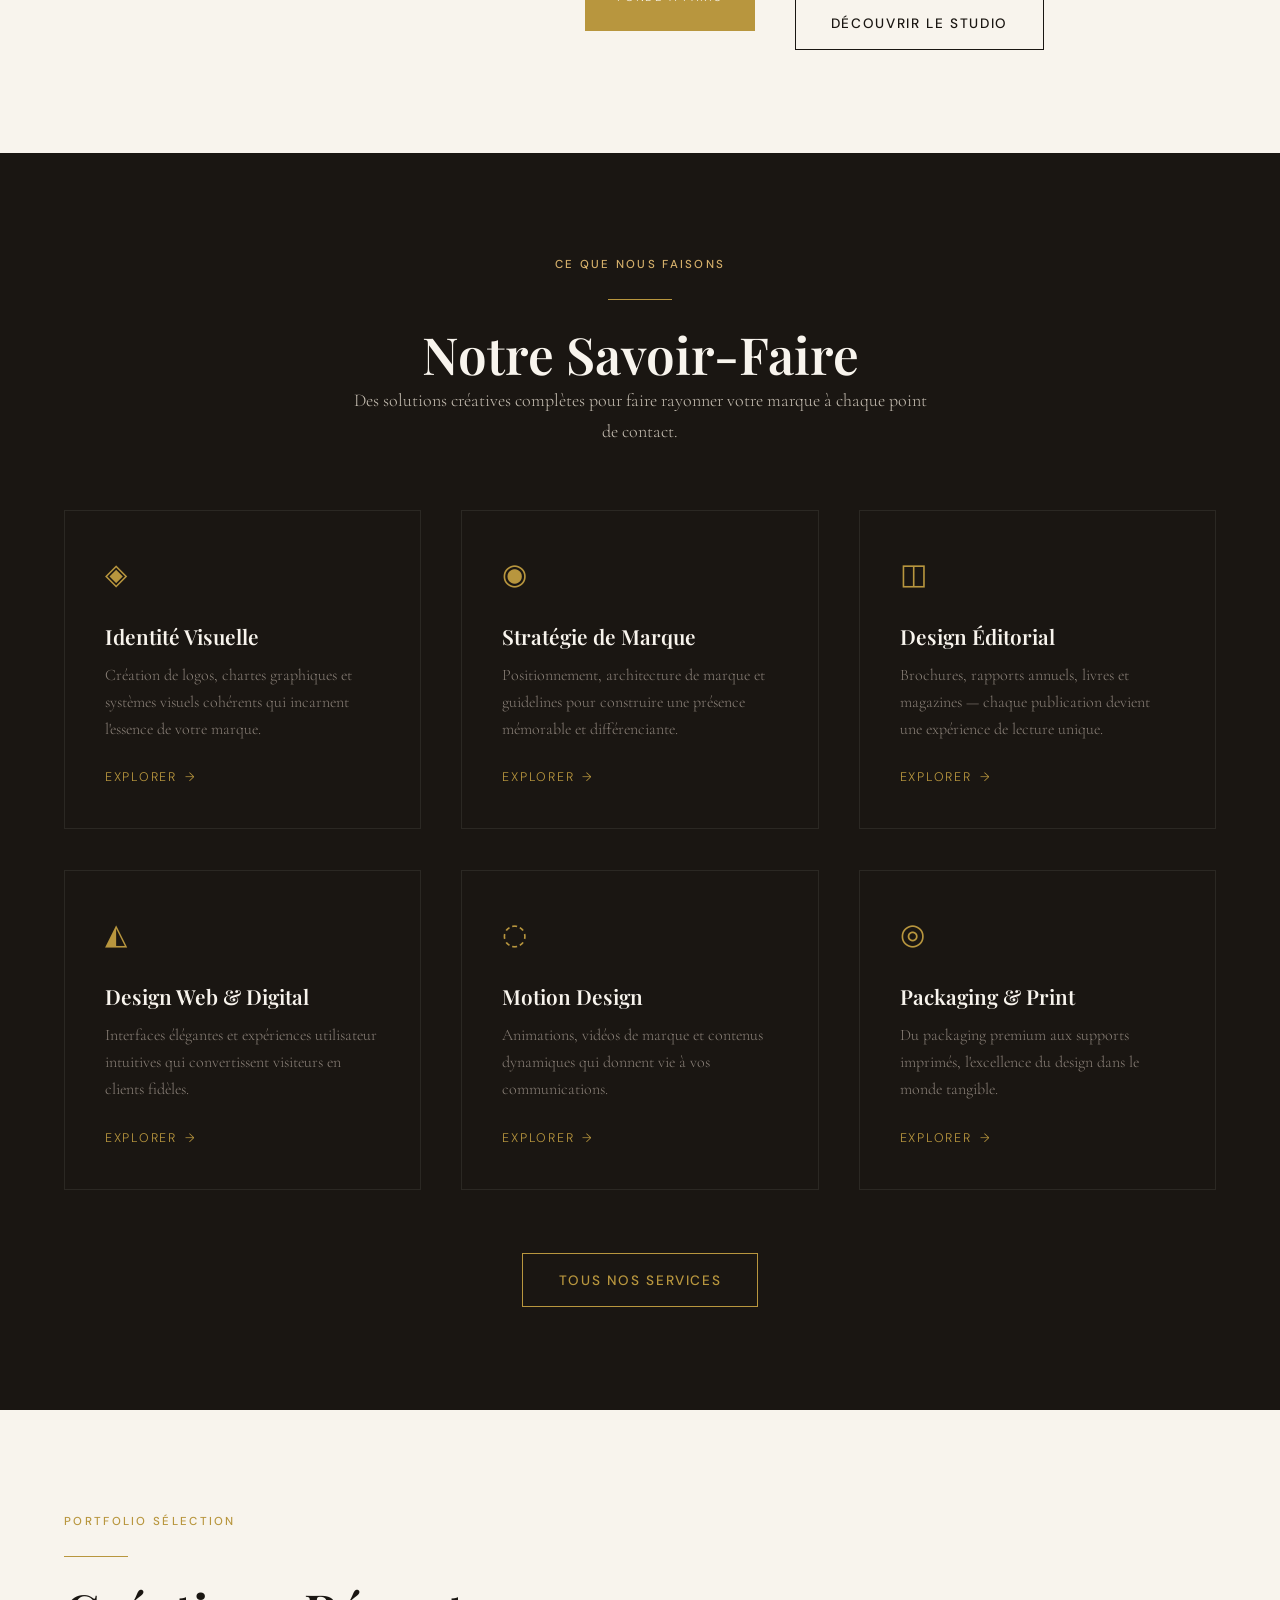
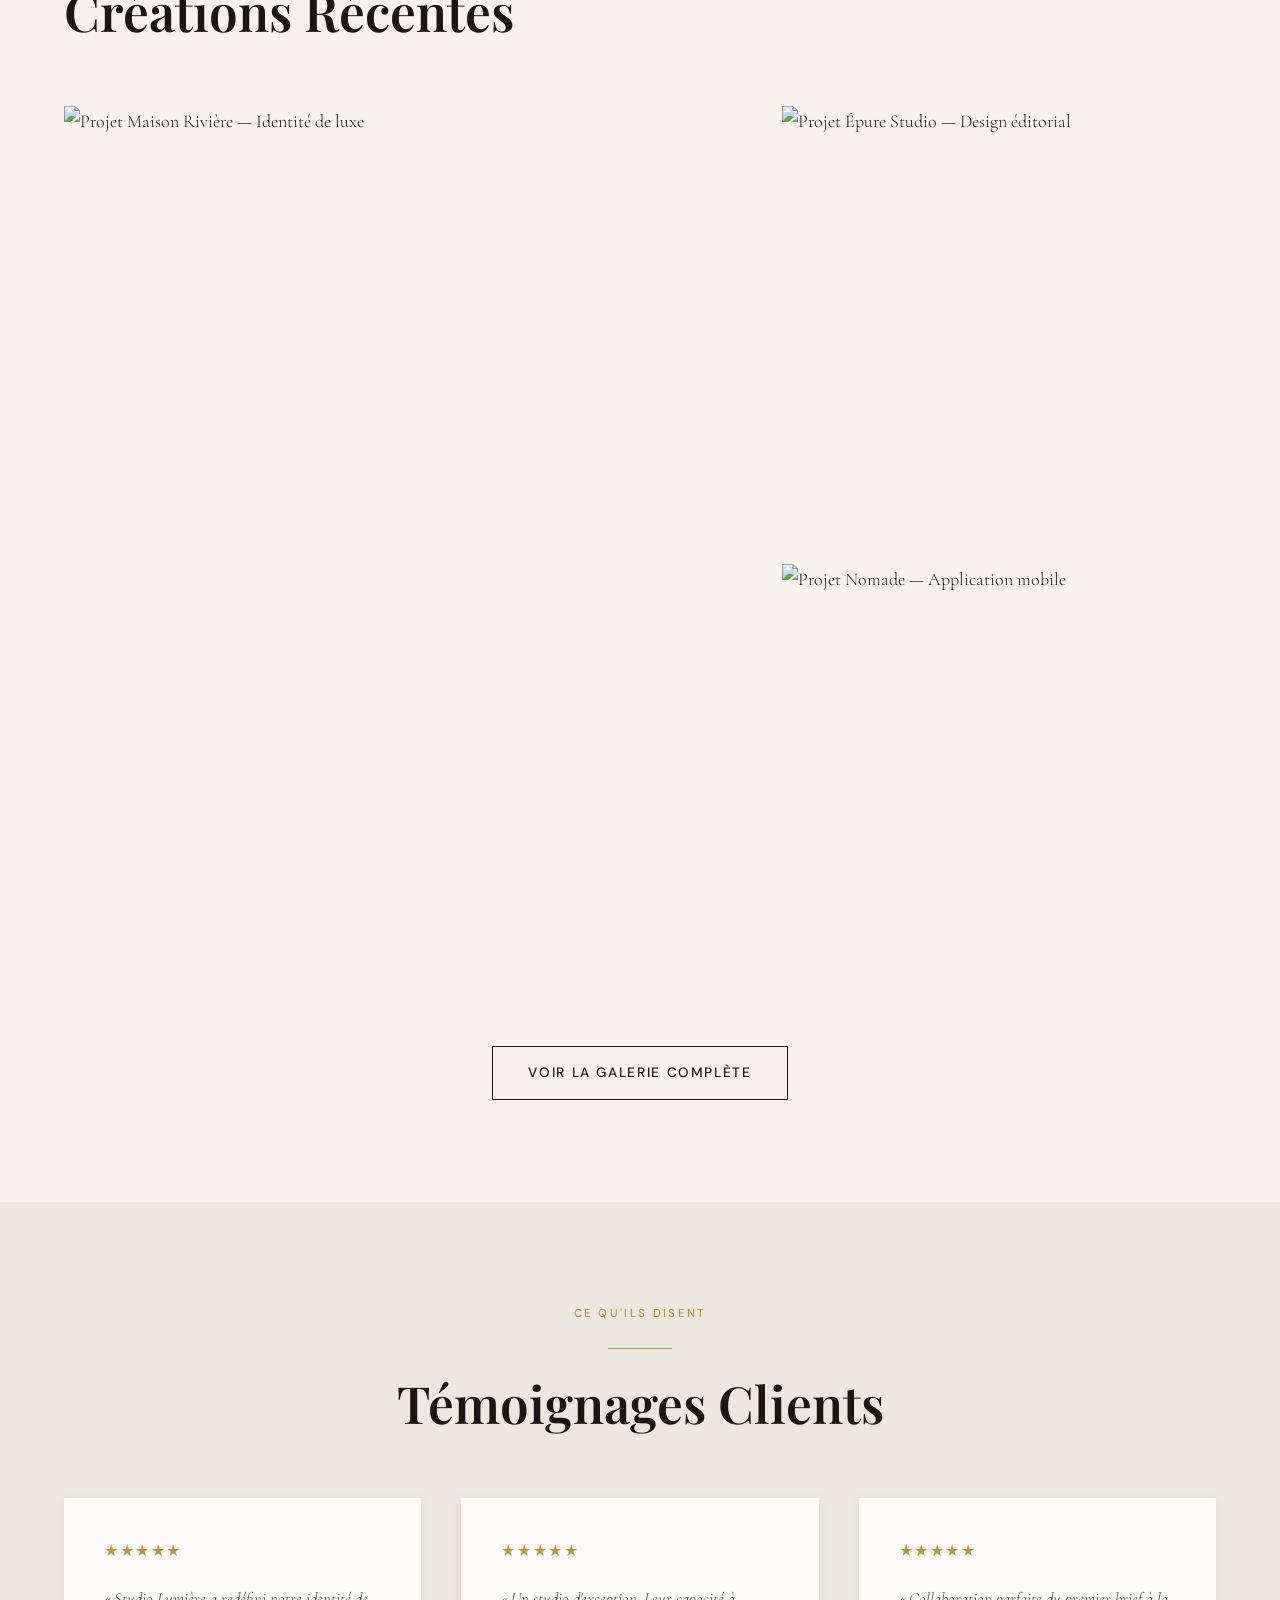
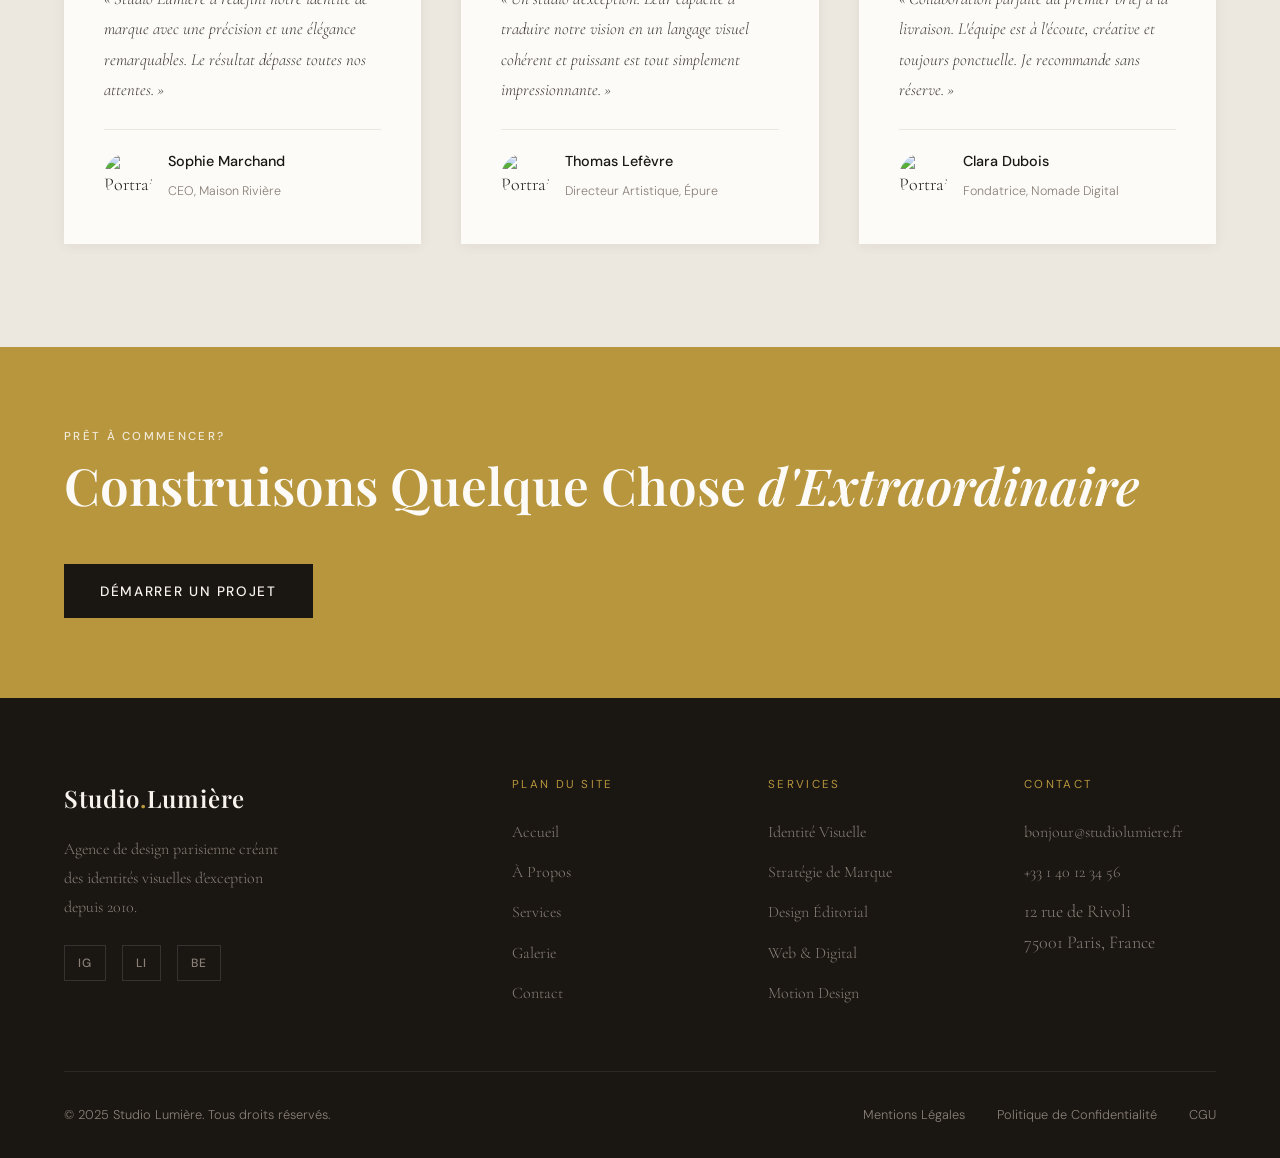
==== commit 0e951c8a: "Add files via upload" ====
--- a/tp3/index.html
+++ b/tp3/index.html
@@ -3,494 +3,386 @@
 <head>
   <meta charset="UTF-8">
   <meta name="viewport" content="width=device-width, initial-scale=1.0">
-  <title>Forma Studio — Design & Stratégie Créative</title>
-  <meta name="description" content="Forma Studio est une agence de design et stratégie créative basée à Paris. Nous transformons vos idées en expériences mémorables.">
-  <meta name="keywords" content="agence design, stratégie créative, branding, identité visuelle, Paris">
-  <meta name="author" content="Forma Studio">
+  <title>Studio Lumière — Agence de Design & Communication</title>
+  <meta name="description" content="Studio Lumière est une agence de design parisienne spécialisée en identité visuelle, stratégie de marque et communication créative depuis 2010.">
+  <meta name="keywords" content="agence design, identité visuelle, branding, communication, Paris">
+  <meta name="author" content="Studio Lumière">
   <meta name="robots" content="index, follow">
-
   <!-- Open Graph -->
   <meta property="og:type" content="website">
-  <meta property="og:url" content="https://www.formastudio.fr/">
-  <meta property="og:title" content="Forma Studio — Design & Stratégie Créative">
-  <meta property="og:description" content="Agence de design et stratégie créative. Nous transformons vos idées en expériences mémorables.">
-  <meta property="og:image" content="https://www.formastudio.fr/images/og-home.jpg">
+  <meta property="og:url" content="https://studiolumiere.fr/">
+  <meta property="og:title" content="Studio Lumière — Agence de Design & Communication">
+  <meta property="og:description" content="Agence de design parisienne spécialisée en identité visuelle, stratégie de marque et communication créative.">
+  <meta property="og:image" content="https://studiolumiere.fr/og-image.jpg">
   <meta property="og:locale" content="fr_FR">
-  <meta property="og:site_name" content="Forma Studio">
-
   <!-- Twitter Card -->
   <meta name="twitter:card" content="summary_large_image">
-  <meta name="twitter:site" content="@formastudio">
-  <meta name="twitter:title" content="Forma Studio — Design & Stratégie Créative">
-  <meta name="twitter:description" content="Agence de design et stratégie créative basée à Paris.">
-  <meta name="twitter:image" content="https://www.formastudio.fr/images/og-home.jpg">
-
+  <meta name="twitter:title" content="Studio Lumière">
+  <meta name="twitter:description" content="Agence de design parisienne. Identité visuelle & stratégie de marque.">
+  <meta name="twitter:image" content="https://studiolumiere.fr/og-image.jpg">
   <!-- Canonical -->
-  <link rel="canonical" href="https://www.formastudio.fr/">
-
-  <!-- Favicon -->
-  <link rel="icon" type="image/svg+xml" href="data:image/svg+xml,<svg xmlns='http://www.w3.org/2000/svg' viewBox='0 0 32 32'><rect width='32' height='32' fill='%230d0d0d'/><text y='24' x='4' font-size='22' fill='%23c8410a' font-family='Georgia' font-style='italic' font-weight='900'>F</text></svg>">
-
-  <link rel="stylesheet" href="css/style.css">
-
-  <style>
-    /* Page-specific: intro band */
-    .intro-band {
-      padding: 6rem 0;
-      display: grid;
-      grid-template-columns: 1fr 1fr;
-      gap: 6rem;
-      align-items: center;
-    }
-    .intro-text h2 { margin-bottom: 1.5rem; }
-    .intro-text p { margin-bottom: 2rem; }
-    .intro-visual {
-      position: relative;
-      aspect-ratio: 4/3;
-      overflow: hidden;
-    }
-    .intro-visual img { width: 100%; height: 100%; object-fit: cover; }
-    .intro-visual-badge {
-      position: absolute;
-      bottom: 2rem;
-      right: -1rem;
-      background: var(--accent);
-      color: var(--paper);
-      padding: 1.5rem;
-      width: 140px;
-    }
-    .intro-visual-badge .big-num {
-      font-family: var(--font-display);
-      font-size: 2.5rem;
-      font-weight: 900;
-      line-height: 1;
-    }
-    .intro-visual-badge p {
-      font-family: var(--font-cond);
-      font-size: 0.65rem;
-      letter-spacing: 0.1em;
-      text-transform: uppercase;
-      color: rgba(255,255,255,0.8);
-      margin-top: 0.25rem;
-    }
-
-    /* Clients band */
-    .clients-band {
-      padding: 3rem 0;
-      border-top: 1px solid var(--border);
-      border-bottom: 1px solid var(--border);
-    }
-    .clients-inner {
-      display: flex;
-      align-items: center;
-      gap: 4rem;
-      overflow: hidden;
-    }
-    .clients-label {
-      font-family: var(--font-cond);
-      font-size: 0.65rem;
-      letter-spacing: 0.2em;
-      text-transform: uppercase;
-      color: var(--mid);
-      white-space: nowrap;
-      flex-shrink: 0;
-    }
-    .clients-logos {
-      display: flex;
-      gap: 3.5rem;
-      align-items: center;
-      flex-wrap: wrap;
-    }
-    .client-logo {
-      font-family: var(--font-display);
-      font-size: 1.1rem;
-      font-weight: 700;
-      font-style: italic;
-      color: var(--mid);
-      opacity: 0.4;
-      transition: opacity 0.2s;
-      white-space: nowrap;
-    }
-    .client-logo:hover { opacity: 0.8; }
-
-    @media (max-width: 768px) {
-      .intro-band { grid-template-columns: 1fr; gap: 3rem; }
-      .intro-visual-badge { right: 1rem; }
-    }
-  </style>
+  <link rel="canonical" href="https://studiolumiere.fr/">
+  <link rel="stylesheet" href="style.css">
+  <link rel="stylesheet" href="index.css">
 </head>
 <body>
 
-  <!-- ═══ NAVBAR ═══ -->
-  <nav class="navbar" role="navigation" aria-label="Navigation principale">
-    <div class="container nav-inner">
-      <a href="index.html" class="nav-logo" aria-label="Forma Studio — Accueil">
-        Forma<span>.</span>
-      </a>
-      <ul class="nav-links" role="list">
-        <li><a href="index.html" class="nav-link">Accueil</a></li>
-        <li><a href="pages/about.html" class="nav-link">À propos</a></li>
-        <li><a href="pages/services.html" class="nav-link">Services</a></li>
-        <li><a href="pages/gallery.html" class="nav-link">Galerie</a></li>
-        <li><a href="pages/contact.html" class="nav-link nav-cta">
-          <span class="btn btn-primary"><span>Contact</span></span>
-        </a></li>
+  <!-- ── Navigation ── -->
+  <nav class="nav" id="mainNav" role="navigation" aria-label="Navigation principale">
+    <div class="container nav__inner">
+      <a href="index.html" class="nav__logo">Studio<span>.</span>Lumière</a>
+      <ul class="nav__links" id="navLinks">
+        <li><a href="index.html" class="nav__link active">Accueil</a></li>
+        <li><a href="about.html" class="nav__link">À Propos</a></li>
+        <li><a href="services.html" class="nav__link">Services</a></li>
+        <li><a href="gallery.html" class="nav__link">Galerie</a></li>
+        <li><a href="contact.html" class="nav__link">Contact</a></li>
       </ul>
-      <button class="hamburger" aria-label="Menu" aria-expanded="false">
+      <a href="contact.html" class="nav__cta">Devis Gratuit</a>
+      <button class="nav__burger" id="navBurger" aria-label="Menu" aria-expanded="false">
         <span></span><span></span><span></span>
       </button>
     </div>
   </nav>
 
-  <!-- ═══ MOBILE NAV ═══ -->
-  <nav class="mobile-nav" aria-label="Navigation mobile">
-    <a href="index.html">Accueil</a>
-    <a href="pages/about.html">À propos</a>
-    <a href="pages/services.html">Services</a>
-    <a href="pages/gallery.html">Galerie</a>
-    <a href="pages/contact.html">Contact</a>
-  </nav>
-
   <main>
-    <!-- ═══ HERO ═══ -->
-    <section class="hero" aria-labelledby="hero-title">
-      <!-- Vidéo de présentation autoplay, muted, loop -->
-      <video
-        class="hero-video"
-        autoplay
-        muted
-        loop
-        playsinline
-        preload="metadata"
-        aria-hidden="true"
-      >
-        <source src="https://storage.googleapis.com/gtv-videos-bucket/sample/BigBuckBunny.mp4" type="video/mp4">
-      </video>
-      <div class="hero-overlay" aria-hidden="true"></div>
-
-      <div class="container">
-        <div class="hero-content">
-          <p class="hero-eyebrow">Agence Créative — Paris, France</p>
-          <h1 id="hero-title">
-            Design qui
-            <em>change les règles</em>
-          </h1>
-          <p class="lead" style="color:rgba(245,240,232,0.75); max-width:42ch; margin-bottom:2.5rem;">
-            Nous concevons des identités visuelles, des expériences numériques et des stratégies de marque qui transforment les entreprises en icônes culturelles.
-          </p>
-          <div style="display:flex; gap:1rem; flex-wrap:wrap;">
-            <a href="pages/services.html" class="btn btn-primary">
-              <span>Nos services</span>
-              <span class="btn-arrow">→</span>
-            </a>
-            <a href="pages/gallery.html" class="btn btn-ghost">
-              <span>Voir le portfolio</span>
-            </a>
-          </div>
-
-          <div class="hero-meta">
-            <div class="hero-stat">
-              <div class="num">140+</div>
-              <div class="desc">Projets réalisés</div>
-            </div>
-            <div class="hero-stat">
-              <div class="num">12</div>
-              <div class="desc">Années d'expérience</div>
-            </div>
-            <div class="hero-stat">
-              <div class="num">98%</div>
-              <div class="desc">Clients satisfaits</div>
-            </div>
-            <div class="hero-stat">
-              <div class="num">24</div>
-              <div class="desc">Prix internationaux</div>
+
+    <!-- ── Hero ── -->
+    <section class="hero" aria-label="Section d'accueil">
+      <div class="hero__bg">
+        <picture>
+          <source media="(min-width: 1200px)" srcset="https://images.unsplash.com/photo-1558618666-fcd25c85cd64?w=1920&q=80" type="image/jpeg">
+          <source media="(min-width: 768px)" srcset="https://images.unsplash.com/photo-1558618666-fcd25c85cd64?w=1200&q=80" type="image/jpeg">
+          <img src="https://images.unsplash.com/photo-1558618666-fcd25c85cd64?w=800&q=80"
+               srcset="https://images.unsplash.com/photo-1558618666-fcd25c85cd64?w=800&q=80 800w,
+                       https://images.unsplash.com/photo-1558618666-fcd25c85cd64?w=1200&q=80 1200w,
+                       https://images.unsplash.com/photo-1558618666-fcd25c85cd64?w=1920&q=80 1920w"
+               sizes="100vw"
+               alt="Espace de travail créatif de Studio Lumière"
+               width="1920" height="1080"
+               loading="eager"
+               fetchpriority="high">
+        </picture>
+        <div class="hero__overlay"></div>
+        <!-- Vidéo de fond -->
+        <video class="hero__video" autoplay muted loop playsinline aria-hidden="true">
+          <source src="https://assets.mixkit.co/videos/preview/mixkit-hands-of-a-craftsman-working-in-a-design-studio-40437-large.mp4" type="video/mp4">
+        </video>
+      </div>
+
+      <div class="container hero__content">
+        <p class="label animate-up">Agence Créative à Paris</p>
+        <h1 class="animate-up">
+          L'Art de Faire<br>
+          <em>Rayonner</em> Votre Marque
+        </h1>
+        <p class="hero__sub animate-up">
+          Nous transformons vos idées en identités visuelles inoubliables.<br>
+          Design, stratégie et créativité au service de votre vision.
+        </p>
+        <div class="hero__actions animate-up">
+          <a href="services.html" class="btn btn--gold"><span>Nos Services</span></a>
+          <a href="gallery.html" class="btn btn--outline"><span>Voir nos Créations</span></a>
+        </div>
+        <div class="hero__stats">
+          <div class="stat animate-up"><strong>14</strong><span>Années d'Expérience</span></div>
+          <div class="stat animate-up"><strong>320+</strong><span>Projets Réalisés</span></div>
+          <div class="stat animate-up"><strong>48</strong><span>Prix Internationaux</span></div>
+          <div class="stat animate-up"><strong>98%</strong><span>Clients Satisfaits</span></div>
+        </div>
+      </div>
+      <div class="hero__scroll" aria-hidden="true">
+        <span>Défiler</span>
+        <div class="hero__scroll-line"></div>
+      </div>
+    </section>
+
+    <!-- ── Intro Strip ── -->
+    <section class="intro-strip">
+      <div class="container">
+        <p class="intro-strip__text">
+          <span>Design</span> <em>·</em> <span>Branding</span> <em>·</em> <span>Stratégie</span> <em>·</em> <span>Identité</span> <em>·</em> <span>Web</span> <em>·</em> <span>Motion</span>
+        </p>
+      </div>
+    </section>
+
+    <!-- ── About Teaser ── -->
+    <section class="section about-teaser">
+      <div class="container">
+        <div class="grid-2">
+          <div class="about-teaser__visual">
+            <picture>
+              <source media="(min-width: 768px)"
+                      srcset="https://images.unsplash.com/photo-1522071820081-009f0129c71c?w=700&q=80 700w,
+                              https://images.unsplash.com/photo-1522071820081-009f0129c71c?w=900&q=80 900w"
+                      sizes="(min-width: 1024px) 45vw, 90vw"
+                      type="image/jpeg">
+              <img src="https://images.unsplash.com/photo-1522071820081-009f0129c71c?w=600&q=80"
+                   alt="L'équipe de Studio Lumière au travail"
+                   width="700" height="500"
+                   loading="lazy">
+            </picture>
+            <div class="about-teaser__badge">
+              <strong>2010</strong>
+              <span>Fondé à Paris</span>
             </div>
           </div>
-        </div>
-      </div>
-
-      <div class="hero-scroll" aria-hidden="true">Défiler</div>
-    </section>
-
-    <!-- ═══ CLIENTS ═══ -->
-    <section class="clients-band" aria-label="Nos clients">
-      <div class="container clients-inner">
-        <span class="clients-label">Ils nous font confiance</span>
-        <div class="clients-logos">
-          <span class="client-logo">Maison Léon</span>
-          <span class="client-logo">Orbita Tech</span>
-          <span class="client-logo">Vague Studio</span>
-          <span class="client-logo">Arc & Co.</span>
-          <span class="client-logo">Nexum</span>
-          <span class="client-logo">Fleur Noire</span>
-        </div>
-      </div>
-    </section>
-
-    <!-- ═══ INTRO ═══ -->
-    <section class="section" aria-labelledby="intro-title">
-      <div class="container">
-        <div class="intro-band">
-          <div class="intro-text reveal">
-            <div class="section-tag"><span>Notre philosophie</span></div>
-            <h2 id="intro-title">Le design comme langage universel</h2>
-            <p>Chez Forma Studio, nous croyons que chaque projet est une opportunité de raconter une histoire unique. Notre approche mêle rigueur conceptuelle et sensibilité esthétique pour créer des identités qui durent.</p>
-            <p>De la stratégie de marque à l'expérience utilisateur, nous accompagnons nos clients à chaque étape de leur transformation créative.</p>
-            <a href="pages/about.html" class="btn" style="margin-top:1rem;">
-              <span>Découvrir notre studio</span>
-              <span class="btn-arrow">→</span>
-            </a>
+          <div class="about-teaser__text">
+            <p class="label">Notre Histoire</p>
+            <div class="divider"></div>
+            <h2>Une Vision, Une Signature Visuelle</h2>
+            <p>Depuis 14 ans, Studio Lumière accompagne les marques ambitieuses dans leur quête d'excellence visuelle. Notre approche allie rigueur stratégique et sensibilité artistique pour créer des identités qui perdurent.</p>
+            <p>De la startup audacieuse aux maisons de luxe établies, chaque projet est une occasion unique de transcender les attentes et d'ancrer une marque dans la mémoire collective.</p>
+            <a href="about.html" class="btn" style="margin-top:2rem"><span>Découvrir le Studio</span></a>
           </div>
-          <div class="intro-visual reveal reveal-delay-2">
+        </div>
+      </div>
+    </section>
+
+    <!-- ── Services ── -->
+    <section class="section services-preview" style="background: var(--ink);">
+      <div class="container">
+        <div class="section-header section-header--center">
+          <p class="label" style="color:var(--gold-light)">Ce que nous faisons</p>
+          <div class="divider divider--center"></div>
+          <h2 style="color:var(--cream)">Notre Savoir-Faire</h2>
+          <p style="color:var(--gray-light); margin:0 auto;">Des solutions créatives complètes pour faire rayonner votre marque à chaque point de contact.</p>
+        </div>
+        <div class="grid-3 services-grid">
+          <article class="service-card animate-up">
+            <div class="service-card__icon">◈</div>
+            <h3>Identité Visuelle</h3>
+            <p>Création de logos, chartes graphiques et systèmes visuels cohérents qui incarnent l'essence de votre marque.</p>
+            <a href="services.html#identite" class="service-card__link">Explorer <span>→</span></a>
+          </article>
+          <article class="service-card animate-up">
+            <div class="service-card__icon">◉</div>
+            <h3>Stratégie de Marque</h3>
+            <p>Positionnement, architecture de marque et guidelines pour construire une présence mémorable et différenciante.</p>
+            <a href="services.html#strategie" class="service-card__link">Explorer <span>→</span></a>
+          </article>
+          <article class="service-card animate-up">
+            <div class="service-card__icon">◫</div>
+            <h3>Design Éditorial</h3>
+            <p>Brochures, rapports annuels, livres et magazines — chaque publication devient une expérience de lecture unique.</p>
+            <a href="services.html#editorial" class="service-card__link">Explorer <span>→</span></a>
+          </article>
+          <article class="service-card animate-up">
+            <div class="service-card__icon">◭</div>
+            <h3>Design Web & Digital</h3>
+            <p>Interfaces élégantes et expériences utilisateur intuitives qui convertissent visiteurs en clients fidèles.</p>
+            <a href="services.html#web" class="service-card__link">Explorer <span>→</span></a>
+          </article>
+          <article class="service-card animate-up">
+            <div class="service-card__icon">◌</div>
+            <h3>Motion Design</h3>
+            <p>Animations, vidéos de marque et contenus dynamiques qui donnent vie à vos communications.</p>
+            <a href="services.html#motion" class="service-card__link">Explorer <span>→</span></a>
+          </article>
+          <article class="service-card animate-up">
+            <div class="service-card__icon">◎</div>
+            <h3>Packaging & Print</h3>
+            <p>Du packaging premium aux supports imprimés, l'excellence du design dans le monde tangible.</p>
+            <a href="services.html#packaging" class="service-card__link">Explorer <span>→</span></a>
+          </article>
+        </div>
+        <div style="text-align:center; margin-top:4rem;">
+          <a href="services.html" class="btn btn--gold"><span>Tous nos Services</span></a>
+        </div>
+      </div>
+    </section>
+
+    <!-- ── Featured Work ── -->
+    <section class="section featured">
+      <div class="container">
+        <div class="section-header">
+          <p class="label">Portfolio sélection</p>
+          <div class="divider"></div>
+          <h2>Créations Récentes</h2>
+        </div>
+        <div class="featured__grid">
+          <article class="featured__item featured__item--large">
             <picture>
-              <source
-                media="(max-width: 480px)"
-                srcset="https://images.unsplash.com/photo-1558618666-fcd25c85cd64?w=480&q=80 480w"
-                sizes="100vw"
-              >
-              <source
-                media="(max-width: 1024px)"
-                srcset="https://images.unsplash.com/photo-1558618666-fcd25c85cd64?w=800&q=80 800w"
-                sizes="50vw"
-              >
-              <img
-                src="https://images.unsplash.com/photo-1558618666-fcd25c85cd64?w=1200&q=80"
-                srcset="
-                  https://images.unsplash.com/photo-1558618666-fcd25c85cd64?w=600&q=80 600w,
-                  https://images.unsplash.com/photo-1558618666-fcd25c85cd64?w=900&q=80 900w,
-                  https://images.unsplash.com/photo-1558618666-fcd25c85cd64?w=1200&q=80 1200w
-                "
-                sizes="(max-width: 768px) 100vw, 50vw"
-                alt="Équipe Forma Studio au travail dans notre atelier parisien"
-                loading="lazy"
-                width="1200"
-                height="900"
-              >
+              <source media="(min-width: 768px)"
+                      srcset="https://images.unsplash.com/photo-1586717791821-3f44a563fa4c?w=900&q=80 900w,
+                              https://images.unsplash.com/photo-1586717791821-3f44a563fa4c?w=1200&q=80 1200w"
+                      sizes="(min-width: 1024px) 55vw, 90vw">
+              <img src="https://images.unsplash.com/photo-1586717791821-3f44a563fa4c?w=700&q=80"
+                   alt="Projet Maison Rivière — Identité de luxe" loading="lazy">
             </picture>
-            <div class="intro-visual-badge">
-              <div class="big-num">12</div>
-              <p>Ans d'excellence créative</p>
+            <div class="featured__caption">
+              <span class="label">Identité Visuelle</span>
+              <h3>Maison Rivière</h3>
             </div>
+          </article>
+          <div class="featured__column">
+            <article class="featured__item">
+              <picture>
+                <source srcset="https://images.unsplash.com/photo-1613909207039-6b173b755cc1?w=600&q=80 600w"
+                        sizes="(min-width: 768px) 25vw, 45vw">
+                <img src="https://images.unsplash.com/photo-1613909207039-6b173b755cc1?w=400&q=80"
+                     alt="Projet Épure Studio — Design éditorial" loading="lazy">
+              </picture>
+              <div class="featured__caption">
+                <span class="label">Éditorial</span>
+                <h3>Épure Studio</h3>
+              </div>
+            </article>
+            <article class="featured__item">
+              <picture>
+                <source srcset="https://images.unsplash.com/photo-1512941937669-90a1b58e7e9c?w=600&q=80 600w"
+                        sizes="(min-width: 768px) 25vw, 45vw">
+                <img src="https://images.unsplash.com/photo-1512941937669-90a1b58e7e9c?w=400&q=80"
+                     alt="Projet Nomade — Application mobile" loading="lazy">
+              </picture>
+              <div class="featured__caption">
+                <span class="label">Digital</span>
+                <h3>Nomade App</h3>
+              </div>
+            </article>
           </div>
         </div>
-      </div>
-    </section>
-
-    <!-- ═══ SERVICES ═══ -->
-    <section class="section" style="padding-top:0;" aria-labelledby="services-title">
-      <div class="container">
-        <div class="reveal" style="margin-bottom:3rem;">
-          <div class="section-tag"><span>Ce que nous faisons</span></div>
-          <h2 id="services-title">Nos expertises</h2>
-        </div>
-        <div class="services-grid" role="list">
-          <article class="service-card reveal" role="listitem">
-            <div class="service-num">01</div>
-            <svg class="service-icon" viewBox="0 0 48 48" fill="none" xmlns="http://www.w3.org/2000/svg" aria-hidden="true">
-              <rect x="6" y="6" width="16" height="16" fill="currentColor"/>
-              <rect x="26" y="6" width="16" height="16" fill="currentColor" opacity=".4"/>
-              <rect x="6" y="26" width="16" height="16" fill="currentColor" opacity=".4"/>
-              <rect x="26" y="26" width="16" height="16" fill="currentColor"/>
-            </svg>
-            <h3>Identité de marque</h3>
-            <p>Logos, chartes graphiques et systèmes visuels qui incarnent l'essence de votre entreprise avec précision et caractère.</p>
-          </article>
-          <article class="service-card reveal reveal-delay-1" role="listitem">
-            <div class="service-num">02</div>
-            <svg class="service-icon" viewBox="0 0 48 48" fill="none" xmlns="http://www.w3.org/2000/svg" aria-hidden="true">
-              <rect x="4" y="8" width="40" height="28" rx="2" fill="currentColor" opacity=".3"/>
-              <rect x="8" y="12" width="32" height="20" fill="currentColor" opacity=".6"/>
-              <rect x="16" y="38" width="16" height="2" fill="currentColor"/>
-            </svg>
-            <h3>Design numérique</h3>
-            <p>Sites web, applications et interfaces pensées pour l'utilisateur — belles, accessibles et performantes.</p>
-          </article>
-          <article class="service-card reveal reveal-delay-2" role="listitem">
-            <div class="service-num">03</div>
-            <svg class="service-icon" viewBox="0 0 48 48" fill="none" xmlns="http://www.w3.org/2000/svg" aria-hidden="true">
-              <circle cx="24" cy="24" r="18" fill="currentColor" opacity=".2"/>
-              <circle cx="24" cy="24" r="10" fill="currentColor" opacity=".5"/>
-              <circle cx="24" cy="24" r="4" fill="currentColor"/>
-            </svg>
-            <h3>Stratégie créative</h3>
-            <p>Positionnement de marque, storytelling et stratégies de contenu pour vous démarquer durablement sur votre marché.</p>
-          </article>
-          <article class="service-card reveal" role="listitem">
-            <div class="service-num">04</div>
-            <svg class="service-icon" viewBox="0 0 48 48" fill="none" xmlns="http://www.w3.org/2000/svg" aria-hidden="true">
-              <path d="M8 40 L24 8 L40 40Z" fill="currentColor" opacity=".3"/>
-              <path d="M14 32 L24 12 L34 32Z" fill="currentColor" opacity=".6"/>
-              <path d="M18 28 L24 16 L30 28Z" fill="currentColor"/>
-            </svg>
-            <h3>Direction artistique</h3>
-            <p>Conception visuelle de campagnes, shootings et contenus éditoriaux pour une présence mémorable.</p>
-          </article>
-          <article class="service-card reveal reveal-delay-1" role="listitem">
-            <div class="service-num">05</div>
-            <svg class="service-icon" viewBox="0 0 48 48" fill="none" xmlns="http://www.w3.org/2000/svg" aria-hidden="true">
-              <rect x="6" y="14" width="36" height="4" fill="currentColor"/>
-              <rect x="6" y="22" width="24" height="4" fill="currentColor" opacity=".6"/>
-              <rect x="6" y="30" width="30" height="4" fill="currentColor" opacity=".3"/>
-            </svg>
-            <h3>Design éditorial</h3>
-            <p>Livres, magazines, rapports annuels et supports print qui racontent votre histoire avec élégance.</p>
-          </article>
-          <article class="service-card reveal reveal-delay-2" role="listitem">
-            <div class="service-num">06</div>
-            <svg class="service-icon" viewBox="0 0 48 48" fill="none" xmlns="http://www.w3.org/2000/svg" aria-hidden="true">
-              <path d="M8 24 Q18 8 28 24 Q38 40 48 24" stroke="currentColor" stroke-width="3" fill="none"/>
-              <circle cx="8" cy="24" r="4" fill="currentColor"/>
-              <circle cx="28" cy="24" r="4" fill="currentColor" opacity=".6"/>
-            </svg>
-            <h3>Motion design</h3>
-            <p>Animations, vidéos de marque et contenus dynamiques pour captiver votre audience sur tous les écrans.</p>
-          </article>
-        </div>
-        <div style="text-align:center; margin-top:3rem;" class="reveal">
-          <a href="pages/services.html" class="btn">
-            <span>Tous nos services</span>
-            <span class="btn-arrow">→</span>
-          </a>
-        </div>
-      </div>
-    </section>
-
-    <!-- ═══ TESTIMONIALS ═══ -->
-    <section class="testimonials" aria-labelledby="testi-title">
-      <div class="container">
-        <div class="reveal">
-          <div class="section-tag"><span>Ce qu'ils disent</span></div>
-          <h2 id="testi-title">La confiance de nos clients</h2>
-        </div>
-        <div class="testi-slider reveal reveal-delay-2" role="region" aria-label="Témoignages clients">
-          <div class="testi-track">
-
-            <div class="testi-card" role="article">
-              <blockquote>
-                <p class="testi-quote">Forma Studio a complètement redéfini notre identité de marque. Le résultat dépasse tout ce que nous imaginions — une vision à la fois audacieuse et parfaitement alignée avec nos valeurs.</p>
-              </blockquote>
-              <div class="testi-author">
-                <div class="testi-avatar" aria-hidden="true">
-                  <img src="https://i.pravatar.cc/96?img=11" alt="" width="48" height="48" loading="lazy">
-                </div>
-                <div>
-                  <div class="testi-name">Sophie Marchand</div>
-                  <div class="testi-role">PDG, Maison Léon</div>
-                </div>
-              </div>
-            </div>
-
-            <div class="testi-card" role="article">
-              <blockquote>
-                <p class="testi-quote">Une équipe d'une rare sensibilité créative. Ils ont su traduire notre vision technique en une expérience utilisateur d'une fluidité remarquable. Notre taux de conversion a augmenté de 40%.</p>
-              </blockquote>
-              <div class="testi-author">
-                <div class="testi-avatar" aria-hidden="true">
-                  <img src="https://i.pravatar.cc/96?img=32" alt="" width="48" height="48" loading="lazy">
-                </div>
-                <div>
-                  <div class="testi-name">Thomas Verlaine</div>
-                  <div class="testi-role">CTO, Orbita Tech</div>
-                </div>
-              </div>
-            </div>
-
-            <div class="testi-card" role="article">
-              <blockquote>
-                <p class="testi-quote">Le niveau d'attention aux détails est exceptionnel. Chaque pixel, chaque mot, chaque espace est réfléchi. Notre nouveau rapport annuel a reçu le prix du meilleur design éditorial de l'année.</p>
-              </blockquote>
-              <div class="testi-author">
-                <div class="testi-avatar" aria-hidden="true">
-                  <img src="https://i.pravatar.cc/96?img=47" alt="" width="48" height="48" loading="lazy">
-                </div>
-                <div>
-                  <div class="testi-name">Amina Boucher</div>
-                  <div class="testi-role">Directrice Marketing, Arc & Co.</div>
-                </div>
-              </div>
-            </div>
-
-          </div>
-          <div class="testi-nav" role="tablist" aria-label="Navigation témoignages">
-            <button class="testi-dot active" role="tab" aria-selected="true" aria-label="Témoignage 1"></button>
-            <button class="testi-dot" role="tab" aria-selected="false" aria-label="Témoignage 2"></button>
-            <button class="testi-dot" role="tab" aria-selected="false" aria-label="Témoignage 3"></button>
-          </div>
-        </div>
-      </div>
-    </section>
-
-    <!-- ═══ CTA BAND ═══ -->
-    <section class="section" style="background:var(--cream);" aria-labelledby="cta-title">
-      <div class="container" style="text-align:center;">
-        <div class="reveal">
-          <div class="section-tag" style="justify-content:center;"><span>Prêt à commencer ?</span></div>
-          <h2 id="cta-title" style="max-width:18ch; margin:0 auto 1.5rem;">Votre prochain projet mérite le meilleur</h2>
-          <p style="max-width:50ch; margin:0 auto 2.5rem;">Parlons de votre vision. Nous vous accompagnons de la conception à la réalisation, avec passion et exigence.</p>
-          <a href="pages/contact.html" class="btn btn-primary">
-            <span>Démarrer un projet</span>
-            <span class="btn-arrow">→</span>
-          </a>
-        </div>
-      </div>
-    </section>
+        <div style="text-align:center; margin-top:3rem;">
+          <a href="gallery.html" class="btn"><span>Voir la Galerie Complète</span></a>
+        </div>
+      </div>
+    </section>
+
+    <!-- ── Testimonials ── -->
+    <section class="section testimonials" style="background: var(--cream-dark);">
+      <div class="container">
+        <div class="section-header section-header--center">
+          <p class="label">Ce qu'ils disent</p>
+          <div class="divider divider--center"></div>
+          <h2>Témoignages Clients</h2>
+        </div>
+        <div class="grid-3">
+          <blockquote class="testimonial animate-up">
+            <div class="testimonial__stars" aria-label="5 étoiles">★★★★★</div>
+            <p>«&thinsp;Studio Lumière a redéfini notre identité de marque avec une précision et une élégance remarquables. Le résultat dépasse toutes nos attentes.&thinsp;»</p>
+            <footer>
+              <picture>
+                <img src="https://images.unsplash.com/photo-1494790108755-2616b612b786?w=80&h=80&fit=crop&q=80"
+                     alt="Portrait de Sophie Marchand" width="48" height="48" loading="lazy">
+              </picture>
+              <div>
+                <cite>Sophie Marchand</cite>
+                <span>CEO, Maison Rivière</span>
+              </div>
+            </footer>
+          </blockquote>
+          <blockquote class="testimonial animate-up">
+            <div class="testimonial__stars" aria-label="5 étoiles">★★★★★</div>
+            <p>«&thinsp;Un studio d'exception. Leur capacité à traduire notre vision en un langage visuel cohérent et puissant est tout simplement impressionnante.&thinsp;»</p>
+            <footer>
+              <picture>
+                <img src="https://images.unsplash.com/photo-1472099645785-5658abf4ff4e?w=80&h=80&fit=crop&q=80"
+                     alt="Portrait de Thomas Lefèvre" width="48" height="48" loading="lazy">
+              </picture>
+              <div>
+                <cite>Thomas Lefèvre</cite>
+                <span>Directeur Artistique, Épure</span>
+              </div>
+            </footer>
+          </blockquote>
+          <blockquote class="testimonial animate-up">
+            <div class="testimonial__stars" aria-label="5 étoiles">★★★★★</div>
+            <p>«&thinsp;Collaboration parfaite du premier brief à la livraison. L'équipe est à l'écoute, créative et toujours ponctuelle. Je recommande sans réserve.&thinsp;»</p>
+            <footer>
+              <picture>
+                <img src="https://images.unsplash.com/photo-1438761681033-6461ffad8d80?w=80&h=80&fit=crop&q=80"
+                     alt="Portrait de Clara Dubois" width="48" height="48" loading="lazy">
+              </picture>
+              <div>
+                <cite>Clara Dubois</cite>
+                <span>Fondatrice, Nomade Digital</span>
+              </div>
+            </footer>
+          </blockquote>
+        </div>
+      </div>
+    </section>
+
+    <!-- ── CTA ── -->
+    <section class="cta-band">
+      <div class="container cta-band__inner">
+        <div>
+          <p class="label">Prêt à commencer?</p>
+          <h2>Construisons Quelque Chose <em>d'Extraordinaire</em></h2>
+        </div>
+        <a href="contact.html" class="btn btn--filled"><span>Démarrer un Projet</span></a>
+      </div>
+    </section>
+
   </main>
 
-  <!-- ═══ FOOTER ═══ -->
+  <!-- ── Footer ── -->
   <footer class="footer" role="contentinfo">
     <div class="container">
-      <div class="footer-grid">
-        <div class="footer-brand">
-          <a href="index.html" class="nav-logo">Forma<span>.</span></a>
-          <p>Agence de design et stratégie créative. Nous transformons les idées en expériences mémorables depuis 2012.</p>
-          <div class="footer-social" aria-label="Réseaux sociaux">
-            <a href="#" aria-label="Instagram">In</a>
+      <div class="footer__grid">
+        <div class="footer__brand">
+          <a href="index.html" class="nav__logo">Studio<span style="color:var(--gold)">.</span>Lumière</a>
+          <p>Agence de design parisienne créant des identités visuelles d'exception depuis 2010.</p>
+          <div class="footer__social">
+            <a href="#" aria-label="Instagram">Ig</a>
             <a href="#" aria-label="LinkedIn">Li</a>
-            <a href="#" aria-label="Twitter/X">X</a>
             <a href="#" aria-label="Behance">Be</a>
           </div>
         </div>
-        <nav class="footer-col" aria-label="Plan du site">
-          <h5>Navigation</h5>
-          <ul role="list">
+        <nav class="footer__col" aria-label="Plan du site">
+          <h4>Plan du Site</h4>
+          <ul>
             <li><a href="index.html">Accueil</a></li>
-            <li><a href="pages/about.html">À propos</a></li>
-            <li><a href="pages/services.html">Services</a></li>
-            <li><a href="pages/gallery.html">Galerie</a></li>
-            <li><a href="pages/contact.html">Contact</a></li>
+            <li><a href="about.html">À Propos</a></li>
+            <li><a href="services.html">Services</a></li>
+            <li><a href="gallery.html">Galerie</a></li>
+            <li><a href="contact.html">Contact</a></li>
           </ul>
         </nav>
-        <nav class="footer-col" aria-label="Services">
-          <h5>Services</h5>
-          <ul role="list">
-            <li><a href="pages/services.html">Identité de marque</a></li>
-            <li><a href="pages/services.html">Design numérique</a></li>
-            <li><a href="pages/services.html">Stratégie créative</a></li>
-            <li><a href="pages/services.html">Direction artistique</a></li>
-            <li><a href="pages/services.html">Motion design</a></li>
+        <nav class="footer__col" aria-label="Services">
+          <h4>Services</h4>
+          <ul>
+            <li><a href="services.html#identite">Identité Visuelle</a></li>
+            <li><a href="services.html#strategie">Stratégie de Marque</a></li>
+            <li><a href="services.html#editorial">Design Éditorial</a></li>
+            <li><a href="services.html#web">Web & Digital</a></li>
+            <li><a href="services.html#motion">Motion Design</a></li>
           </ul>
         </nav>
-        <div class="footer-col footer-newsletter">
-          <h5>Newsletter</h5>
-          <p style="font-size:0.8rem; color:rgba(255,255,255,0.4); margin-bottom:1rem; line-height:1.6;">Inspirations créatives et actualités du studio, chaque mois.</p>
-          <input type="email" placeholder="votre@email.com" aria-label="Adresse email newsletter">
-          <button class="btn btn-ghost" style="width:100%; justify-content:center;">
-            <span>S'abonner</span>
-          </button>
-        </div>
-      </div>
-      <div class="footer-bottom">
-        <span>© 2025 Forma Studio. Tous droits réservés.</span>
-        <nav class="footer-legal" aria-label="Mentions légales">
-          <a href="#">Mentions légales</a>
-          <a href="#">Politique de confidentialité</a>
+        <address class="footer__col" style="font-style:normal">
+          <h4>Contact</h4>
+          <ul>
+            <li><a href="mailto:bonjour@studiolumiere.fr">bonjour@studiolumiere.fr</a></li>
+            <li><a href="tel:+33140123456">+33 1 40 12 34 56</a></li>
+            <li><span style="color:var(--gray-mid)">12 rue de Rivoli<br>75001 Paris, France</span></li>
+          </ul>
+        </address>
+      </div>
+      <div class="footer__bottom">
+        <p>© 2025 Studio Lumière. Tous droits réservés.</p>
+        <nav class="footer__legal" aria-label="Mentions légales">
+          <a href="#">Mentions Légales</a>
+          <a href="#">Politique de Confidentialité</a>
           <a href="#">CGU</a>
-          <a href="#">Cookies</a>
         </nav>
       </div>
     </div>
   </footer>
 
-  <script src="js/main.js"></script>
+  <script>
+    // Nav scroll effect
+    const nav = document.getElementById('mainNav');
+    window.addEventListener('scroll', () => {
+      nav.classList.toggle('scrolled', window.scrollY > 50);
+    });
+    // Mobile burger
+    const burger = document.getElementById('navBurger');
+    const links  = document.getElementById('navLinks');
+    burger.addEventListener('click', () => {
+      const open = links.classList.toggle('open');
+      burger.setAttribute('aria-expanded', open);
+    });
+  </script>
+
 </body>
 </html>
--- a/tp3/style.css
+++ b/tp3/style.css
@@ -0,0 +1,346 @@
+/* ============================================
+   STUDIO LUMIÈRE — Global Stylesheet
+   Aesthetic: Editorial French luxury, refined
+   ============================================ */
+
+@import url('https://fonts.googleapis.com/css2?family=Playfair+Display:ital,wght@0,400;0,600;0,700;1,400;1,600&family=Cormorant+Garamond:ital,wght@0,300;0,400;0,500;1,300;1,400&family=DM+Sans:wght@300;400;500&display=swap');
+
+/* ── CSS Variables ── */
+:root {
+  --cream: #F8F4ED;
+  --cream-dark: #EDE8DF;
+  --ink: #1A1612;
+  --ink-soft: #3D3630;
+  --gold: #B8963E;
+  --gold-light: #D4AF6A;
+  --gold-pale: #F0E4C4;
+  --white: #FDFBF8;
+  --gray-mid: #8A8078;
+  --gray-light: #C8C0B4;
+
+  --font-display: 'Playfair Display', Georgia, serif;
+  --font-body: 'Cormorant Garamond', Georgia, serif;
+  --font-ui: 'DM Sans', sans-serif;
+
+  --max-w: 1280px;
+  --section-pad: clamp(4rem, 8vw, 9rem);
+  --radius: 2px;
+
+  --shadow-sm: 0 2px 12px rgba(26,22,18,.06);
+  --shadow-md: 0 8px 40px rgba(26,22,18,.10);
+  --shadow-lg: 0 20px 80px rgba(26,22,18,.15);
+
+  --transition: 0.4s cubic-bezier(0.25, 0.46, 0.45, 0.94);
+}
+
+/* ── Reset ── */
+*, *::before, *::after { box-sizing: border-box; margin: 0; padding: 0; }
+html { scroll-behavior: smooth; font-size: 16px; }
+body {
+  background: var(--cream);
+  color: var(--ink);
+  font-family: var(--font-body);
+  font-size: 1.125rem;
+  line-height: 1.7;
+  font-weight: 300;
+  -webkit-font-smoothing: antialiased;
+}
+img, video { max-width: 100%; display: block; }
+a { color: inherit; text-decoration: none; }
+ul { list-style: none; }
+
+/* ── Typography ── */
+h1, h2, h3, h4 { font-family: var(--font-display); font-weight: 600; line-height: 1.2; }
+h1 { font-size: clamp(2.8rem, 6vw, 5.5rem); }
+h2 { font-size: clamp(2rem, 4vw, 3.2rem); }
+h3 { font-size: clamp(1.3rem, 2.5vw, 1.9rem); }
+h4 { font-size: 1.2rem; font-weight: 400; }
+
+p { max-width: 65ch; }
+
+.label {
+  font-family: var(--font-ui);
+  font-size: .72rem;
+  font-weight: 500;
+  letter-spacing: .2em;
+  text-transform: uppercase;
+  color: var(--gold);
+}
+
+/* ── Layout Utilities ── */
+.container { width: 100%; max-width: var(--max-w); margin: 0 auto; padding: 0 clamp(1.5rem, 5vw, 4rem); }
+.section { padding: var(--section-pad) 0; }
+.grid-2 { display: grid; grid-template-columns: repeat(2, 1fr); gap: 4rem; align-items: center; }
+.grid-3 { display: grid; grid-template-columns: repeat(3, 1fr); gap: 2.5rem; }
+.grid-4 { display: grid; grid-template-columns: repeat(4, 1fr); gap: 2rem; }
+
+/* ── Dividers ── */
+.divider { width: 4rem; height: 1px; background: var(--gold); margin: 1.5rem 0; }
+.divider--center { margin: 1.5rem auto; }
+
+/* ── Buttons ── */
+.btn {
+  display: inline-flex;
+  align-items: center;
+  gap: .6rem;
+  font-family: var(--font-ui);
+  font-size: .85rem;
+  font-weight: 500;
+  letter-spacing: .12em;
+  text-transform: uppercase;
+  padding: .9rem 2.2rem;
+  border: 1px solid var(--ink);
+  background: transparent;
+  color: var(--ink);
+  cursor: pointer;
+  transition: var(--transition);
+  position: relative;
+  overflow: hidden;
+}
+.btn::before {
+  content: '';
+  position: absolute;
+  inset: 0;
+  background: var(--ink);
+  transform: scaleX(0);
+  transform-origin: left;
+  transition: transform var(--transition);
+  z-index: 0;
+}
+.btn:hover::before { transform: scaleX(1); }
+.btn span { position: relative; z-index: 1; transition: color var(--transition); }
+.btn:hover span { color: var(--cream); }
+
+.btn--gold {
+  border-color: var(--gold);
+  color: var(--gold);
+}
+.btn--gold::before { background: var(--gold); }
+.btn--gold:hover span { color: var(--white); }
+
+.btn--filled {
+  background: var(--ink);
+  color: var(--cream);
+}
+.btn--filled::before { background: var(--gold); }
+.btn--filled span { color: var(--cream); }
+.btn--filled:hover span { color: var(--white); }
+
+/* ── Navigation ── */
+.nav {
+  position: fixed;
+  top: 0; left: 0; right: 0;
+  z-index: 100;
+  padding: 1.4rem 0;
+  transition: background var(--transition), box-shadow var(--transition), padding var(--transition);
+}
+.nav.scrolled {
+  background: rgba(248,244,237,.96);
+  backdrop-filter: blur(12px);
+  box-shadow: 0 1px 0 rgba(26,22,18,.08);
+  padding: .9rem 0;
+}
+.nav__inner {
+  display: flex;
+  align-items: center;
+  justify-content: space-between;
+}
+.nav__logo {
+  font-family: var(--font-display);
+  font-size: 1.5rem;
+  font-weight: 600;
+  letter-spacing: .04em;
+  color: var(--ink);
+}
+.nav__logo span { color: var(--gold); }
+.nav__links {
+  display: flex;
+  align-items: center;
+  gap: 2.8rem;
+}
+.nav__link {
+  font-family: var(--font-ui);
+  font-size: .78rem;
+  font-weight: 500;
+  letter-spacing: .14em;
+  text-transform: uppercase;
+  color: var(--ink-soft);
+  position: relative;
+  transition: color var(--transition);
+}
+.nav__link::after {
+  content: '';
+  position: absolute;
+  bottom: -3px; left: 0;
+  width: 0; height: 1px;
+  background: var(--gold);
+  transition: width var(--transition);
+}
+.nav__link:hover, .nav__link.active { color: var(--ink); }
+.nav__link:hover::after, .nav__link.active::after { width: 100%; }
+
+.nav__cta {
+  font-family: var(--font-ui);
+  font-size: .78rem;
+  font-weight: 500;
+  letter-spacing: .14em;
+  text-transform: uppercase;
+  padding: .6rem 1.4rem;
+  border: 1px solid var(--gold);
+  color: var(--gold);
+  transition: var(--transition);
+}
+.nav__cta:hover { background: var(--gold); color: var(--white); }
+
+.nav__burger {
+  display: none;
+  flex-direction: column;
+  gap: 5px;
+  cursor: pointer;
+  background: none;
+  border: none;
+  padding: .3rem;
+}
+.nav__burger span {
+  display: block;
+  width: 24px; height: 1.5px;
+  background: var(--ink);
+  transition: var(--transition);
+}
+
+/* ── Footer ── */
+.footer {
+  background: var(--ink);
+  color: var(--gray-light);
+  padding: 5rem 0 2rem;
+}
+.footer__grid {
+  display: grid;
+  grid-template-columns: 2fr 1fr 1fr 1fr;
+  gap: 4rem;
+  margin-bottom: 4rem;
+}
+.footer__brand .nav__logo { color: var(--cream); margin-bottom: 1rem; display: block; }
+.footer__brand p {
+  font-size: 1rem;
+  color: var(--gray-mid);
+  line-height: 1.8;
+  max-width: 28ch;
+}
+.footer__col h4 {
+  font-family: var(--font-ui);
+  font-size: .72rem;
+  letter-spacing: .2em;
+  text-transform: uppercase;
+  color: var(--gold);
+  margin-bottom: 1.5rem;
+}
+.footer__col ul { display: flex; flex-direction: column; gap: .6rem; }
+.footer__col a {
+  font-size: 1rem;
+  color: var(--gray-mid);
+  transition: color var(--transition);
+}
+.footer__col a:hover { color: var(--cream); }
+.footer__bottom {
+  border-top: 1px solid rgba(255,255,255,.08);
+  padding-top: 2rem;
+  display: flex;
+  justify-content: space-between;
+  align-items: center;
+  flex-wrap: wrap;
+  gap: 1rem;
+}
+.footer__bottom p {
+  font-family: var(--font-ui);
+  font-size: .8rem;
+  color: var(--gray-mid);
+  max-width: none;
+}
+.footer__legal { display: flex; gap: 2rem; }
+.footer__legal a {
+  font-family: var(--font-ui);
+  font-size: .8rem;
+  color: var(--gray-mid);
+  transition: color var(--transition);
+}
+.footer__legal a:hover { color: var(--gold); }
+
+/* ── Section Headers ── */
+.section-header { margin-bottom: 4rem; }
+.section-header--center { text-align: center; }
+.section-header--center .divider { margin: 1.5rem auto; }
+.section-header--center p { margin: 0 auto; }
+
+/* ── Cards ── */
+.card {
+  background: var(--white);
+  padding: 2.5rem;
+  box-shadow: var(--shadow-sm);
+  transition: transform var(--transition), box-shadow var(--transition);
+}
+.card:hover { transform: translateY(-4px); box-shadow: var(--shadow-md); }
+
+/* ── Page Hero ── */
+.page-hero {
+  padding: 12rem 0 6rem;
+  background: var(--ink);
+  color: var(--cream);
+  position: relative;
+  overflow: hidden;
+}
+.page-hero::before {
+  content: '';
+  position: absolute;
+  inset: 0;
+  background: linear-gradient(135deg, rgba(184,150,62,.12) 0%, transparent 60%);
+}
+.page-hero .label { color: var(--gold-light); }
+.page-hero h1 { color: var(--cream); }
+.page-hero p { color: var(--gray-light); max-width: 55ch; }
+
+/* ── Animations ── */
+@keyframes fadeUp {
+  from { opacity: 0; transform: translateY(30px); }
+  to   { opacity: 1; transform: translateY(0); }
+}
+@keyframes fadeIn {
+  from { opacity: 0; }
+  to   { opacity: 1; }
+}
+@keyframes lineGrow {
+  from { width: 0; }
+  to   { width: 4rem; }
+}
+.animate-up { animation: fadeUp .8s ease both; }
+.animate-up:nth-child(2) { animation-delay: .15s; }
+.animate-up:nth-child(3) { animation-delay: .30s; }
+.animate-up:nth-child(4) { animation-delay: .45s; }
+
+/* ── Responsive ── */
+@media (max-width: 1024px) {
+  .grid-4 { grid-template-columns: repeat(2, 1fr); }
+  .footer__grid { grid-template-columns: 1fr 1fr; gap: 3rem; }
+}
+@media (max-width: 768px) {
+  .grid-2, .grid-3 { grid-template-columns: 1fr; gap: 2.5rem; }
+  .grid-4 { grid-template-columns: 1fr; }
+  .nav__links { display: none; }
+  .nav__cta { display: none; }
+  .nav__burger { display: flex; }
+  .nav__links.open {
+    display: flex;
+    flex-direction: column;
+    position: fixed;
+    top: 0; right: 0;
+    width: 80%;
+    height: 100vh;
+    background: var(--cream);
+    padding: 5rem 3rem;
+    gap: 2rem;
+    box-shadow: var(--shadow-lg);
+  }
+  .nav__link { font-size: 1.1rem; }
+  .footer__grid { grid-template-columns: 1fr; gap: 2.5rem; }
+  .footer__bottom { flex-direction: column; text-align: center; }
+}
--- a/tp3/index.css
+++ b/tp3/index.css
@@ -0,0 +1,339 @@
+/* ── Hero ── */
+.hero {
+  position: relative;
+  min-height: 100vh;
+  display: flex;
+  align-items: center;
+  overflow: hidden;
+}
+.hero__bg {
+  position: absolute;
+  inset: 0;
+  z-index: 0;
+}
+.hero__bg img {
+  width: 100%; height: 100%;
+  object-fit: cover;
+  object-position: center;
+}
+.hero__video {
+  position: absolute;
+  inset: 0;
+  width: 100%; height: 100%;
+  object-fit: cover;
+  opacity: .45;
+}
+.hero__overlay {
+  position: absolute;
+  inset: 0;
+  background: linear-gradient(
+    135deg,
+    rgba(26,22,18,.88) 0%,
+    rgba(26,22,18,.60) 50%,
+    rgba(26,22,18,.40) 100%
+  );
+}
+.hero__content {
+  position: relative;
+  z-index: 2;
+  color: var(--cream);
+  padding-top: 8rem;
+  padding-bottom: 6rem;
+}
+.hero__content .label { color: var(--gold-light); margin-bottom: .8rem; display: block; }
+.hero__content h1 {
+  color: var(--cream);
+  line-height: 1.1;
+  margin-bottom: 1.8rem;
+}
+.hero__content h1 em {
+  font-style: italic;
+  color: var(--gold-light);
+}
+.hero__sub {
+  color: var(--gray-light);
+  font-size: clamp(1.1rem, 2vw, 1.4rem);
+  max-width: 52ch;
+  margin-bottom: 3rem;
+  line-height: 1.6;
+}
+.hero__actions { display: flex; gap: 1.2rem; flex-wrap: wrap; margin-bottom: 4rem; }
+.btn--outline {
+  border-color: rgba(248,244,237,.4);
+  color: var(--cream);
+}
+.btn--outline::before { background: rgba(248,244,237,.1); }
+.btn--outline:hover span { color: var(--cream); }
+.hero__stats {
+  display: flex;
+  gap: 3.5rem;
+  flex-wrap: wrap;
+  padding-top: 2.5rem;
+  border-top: 1px solid rgba(248,244,237,.12);
+}
+.stat strong {
+  display: block;
+  font-family: var(--font-display);
+  font-size: 2.2rem;
+  font-weight: 700;
+  color: var(--gold-light);
+  line-height: 1;
+}
+.stat span {
+  font-family: var(--font-ui);
+  font-size: .78rem;
+  letter-spacing: .1em;
+  text-transform: uppercase;
+  color: var(--gray-mid);
+  margin-top: .3rem;
+  display: block;
+}
+.hero__scroll {
+  position: absolute;
+  bottom: 2.5rem;
+  right: clamp(1.5rem, 5vw, 4rem);
+  z-index: 2;
+  display: flex;
+  flex-direction: column;
+  align-items: center;
+  gap: 1rem;
+}
+.hero__scroll span {
+  font-family: var(--font-ui);
+  font-size: .7rem;
+  letter-spacing: .2em;
+  text-transform: uppercase;
+  color: var(--gray-mid);
+  writing-mode: vertical-lr;
+}
+.hero__scroll-line {
+  width: 1px;
+  height: 60px;
+  background: linear-gradient(to bottom, var(--gold), transparent);
+  animation: scrollLine 2s ease-in-out infinite;
+}
+@keyframes scrollLine {
+  0%   { transform: scaleY(0); transform-origin: top; opacity: 1; }
+  50%  { transform: scaleY(1); transform-origin: top; opacity: 1; }
+  100% { transform: scaleY(1); transform-origin: top; opacity: 0; }
+}
+
+/* ── Intro Strip ── */
+.intro-strip {
+  background: var(--gold);
+  padding: 1.2rem 0;
+  overflow: hidden;
+}
+.intro-strip__text {
+  font-family: var(--font-ui);
+  font-size: .85rem;
+  font-weight: 500;
+  letter-spacing: .18em;
+  text-transform: uppercase;
+  color: var(--white);
+  text-align: center;
+  max-width: none;
+}
+.intro-strip__text em {
+  font-style: normal;
+  opacity: .5;
+  margin: 0 1rem;
+}
+
+/* ── About Teaser ── */
+.about-teaser__visual { position: relative; }
+.about-teaser__visual img {
+  width: 100%;
+  aspect-ratio: 4/3;
+  object-fit: cover;
+  display: block;
+}
+.about-teaser__badge {
+  position: absolute;
+  bottom: -1.5rem;
+  right: -1.5rem;
+  background: var(--gold);
+  color: var(--white);
+  padding: 1.5rem 2rem;
+  text-align: center;
+}
+.about-teaser__badge strong {
+  display: block;
+  font-family: var(--font-display);
+  font-size: 2.2rem;
+  font-weight: 700;
+  line-height: 1;
+}
+.about-teaser__badge span {
+  font-family: var(--font-ui);
+  font-size: .72rem;
+  letter-spacing: .15em;
+  text-transform: uppercase;
+  opacity: .9;
+  margin-top: .3rem;
+  display: block;
+}
+.about-teaser__text .divider { margin: .8rem 0 1.5rem; }
+.about-teaser__text p { margin-bottom: 1.2rem; }
+
+/* ── Services Preview ── */
+.services-grid { margin-top: 1rem; }
+.service-card {
+  padding: 2.5rem;
+  border: 1px solid rgba(248,244,237,.08);
+  transition: border-color var(--transition), background var(--transition);
+}
+.service-card:hover { border-color: var(--gold); background: rgba(184,150,62,.06); }
+.service-card__icon {
+  font-size: 1.8rem;
+  color: var(--gold);
+  margin-bottom: 1.5rem;
+  display: block;
+}
+.service-card h3 {
+  color: var(--cream);
+  font-size: 1.3rem;
+  margin-bottom: .8rem;
+}
+.service-card p {
+  color: var(--gray-mid);
+  font-size: 1rem;
+  line-height: 1.7;
+  margin-bottom: 1.5rem;
+}
+.service-card__link {
+  font-family: var(--font-ui);
+  font-size: .78rem;
+  letter-spacing: .14em;
+  text-transform: uppercase;
+  color: var(--gold);
+  transition: gap var(--transition);
+  display: flex;
+  align-items: center;
+  gap: .5rem;
+}
+.service-card__link:hover { gap: .9rem; }
+
+/* ── Featured Work ── */
+.featured__grid {
+  display: grid;
+  grid-template-columns: 1.6fr 1fr;
+  gap: 1.5rem;
+}
+.featured__column { display: flex; flex-direction: column; gap: 1.5rem; }
+.featured__item {
+  position: relative;
+  overflow: hidden;
+  cursor: pointer;
+}
+.featured__item img {
+  width: 100%;
+  height: 100%;
+  object-fit: cover;
+  aspect-ratio: 1;
+  transition: transform .6s ease;
+}
+.featured__item--large img { aspect-ratio: 4/3; }
+.featured__item:hover img { transform: scale(1.04); }
+.featured__caption {
+  position: absolute;
+  bottom: 0; left: 0; right: 0;
+  padding: 2rem;
+  background: linear-gradient(to top, rgba(26,22,18,.85), transparent);
+  transform: translateY(30%);
+  opacity: 0;
+  transition: var(--transition);
+}
+.featured__item:hover .featured__caption { transform: translateY(0); opacity: 1; }
+.featured__caption .label { color: var(--gold-light); margin-bottom: .3rem; }
+.featured__caption h3 { color: var(--cream); font-size: 1.2rem; }
+
+/* ── Testimonials ── */
+.testimonial {
+  background: var(--white);
+  padding: 2.5rem;
+  box-shadow: var(--shadow-sm);
+}
+.testimonial__stars { color: var(--gold); font-size: 1rem; margin-bottom: 1.2rem; letter-spacing: .1em; }
+.testimonial p {
+  font-size: 1.05rem;
+  font-style: italic;
+  line-height: 1.8;
+  margin-bottom: 1.5rem;
+  color: var(--ink-soft);
+}
+.testimonial footer {
+  display: flex;
+  align-items: center;
+  gap: 1rem;
+  border-top: 1px solid var(--cream-dark);
+  padding-top: 1.2rem;
+}
+.testimonial footer img {
+  width: 48px; height: 48px;
+  border-radius: 50%;
+  object-fit: cover;
+}
+.testimonial cite {
+  font-family: var(--font-ui);
+  font-style: normal;
+  font-weight: 500;
+  font-size: .9rem;
+  display: block;
+  color: var(--ink);
+}
+.testimonial footer span {
+  font-family: var(--font-ui);
+  font-size: .78rem;
+  color: var(--gray-mid);
+}
+
+/* ── CTA Band ── */
+.cta-band {
+  background: var(--gold);
+  padding: 5rem 0;
+}
+.cta-band__inner {
+  display: flex;
+  align-items: center;
+  justify-content: space-between;
+  gap: 3rem;
+  flex-wrap: wrap;
+}
+.cta-band .label { color: rgba(255,255,255,.8); margin-bottom: .5rem; }
+.cta-band h2 { color: var(--white); max-width: 40ch; }
+.cta-band h2 em { font-style: italic; }
+.cta-band .btn--filled {
+  background: var(--ink);
+  border-color: var(--ink);
+  white-space: nowrap;
+  flex-shrink: 0;
+}
+.cta-band .btn--filled::before { background: var(--cream); }
+.cta-band .btn--filled:hover span { color: var(--ink); }
+
+/* ── Footer social ── */
+.footer__social {
+  display: flex;
+  gap: 1rem;
+  margin-top: 1.5rem;
+}
+.footer__social a {
+  font-family: var(--font-ui);
+  font-size: .75rem;
+  font-weight: 500;
+  letter-spacing: .1em;
+  text-transform: uppercase;
+  color: var(--gray-mid);
+  border: 1px solid rgba(255,255,255,.12);
+  padding: .4rem .8rem;
+  transition: var(--transition);
+}
+.footer__social a:hover { border-color: var(--gold); color: var(--gold); }
+
+@media (max-width: 768px) {
+  .hero__stats { gap: 2rem; }
+  .featured__grid { grid-template-columns: 1fr; }
+  .about-teaser__badge { right: 0; bottom: 0; }
+  .cta-band__inner { flex-direction: column; text-align: center; }
+}
